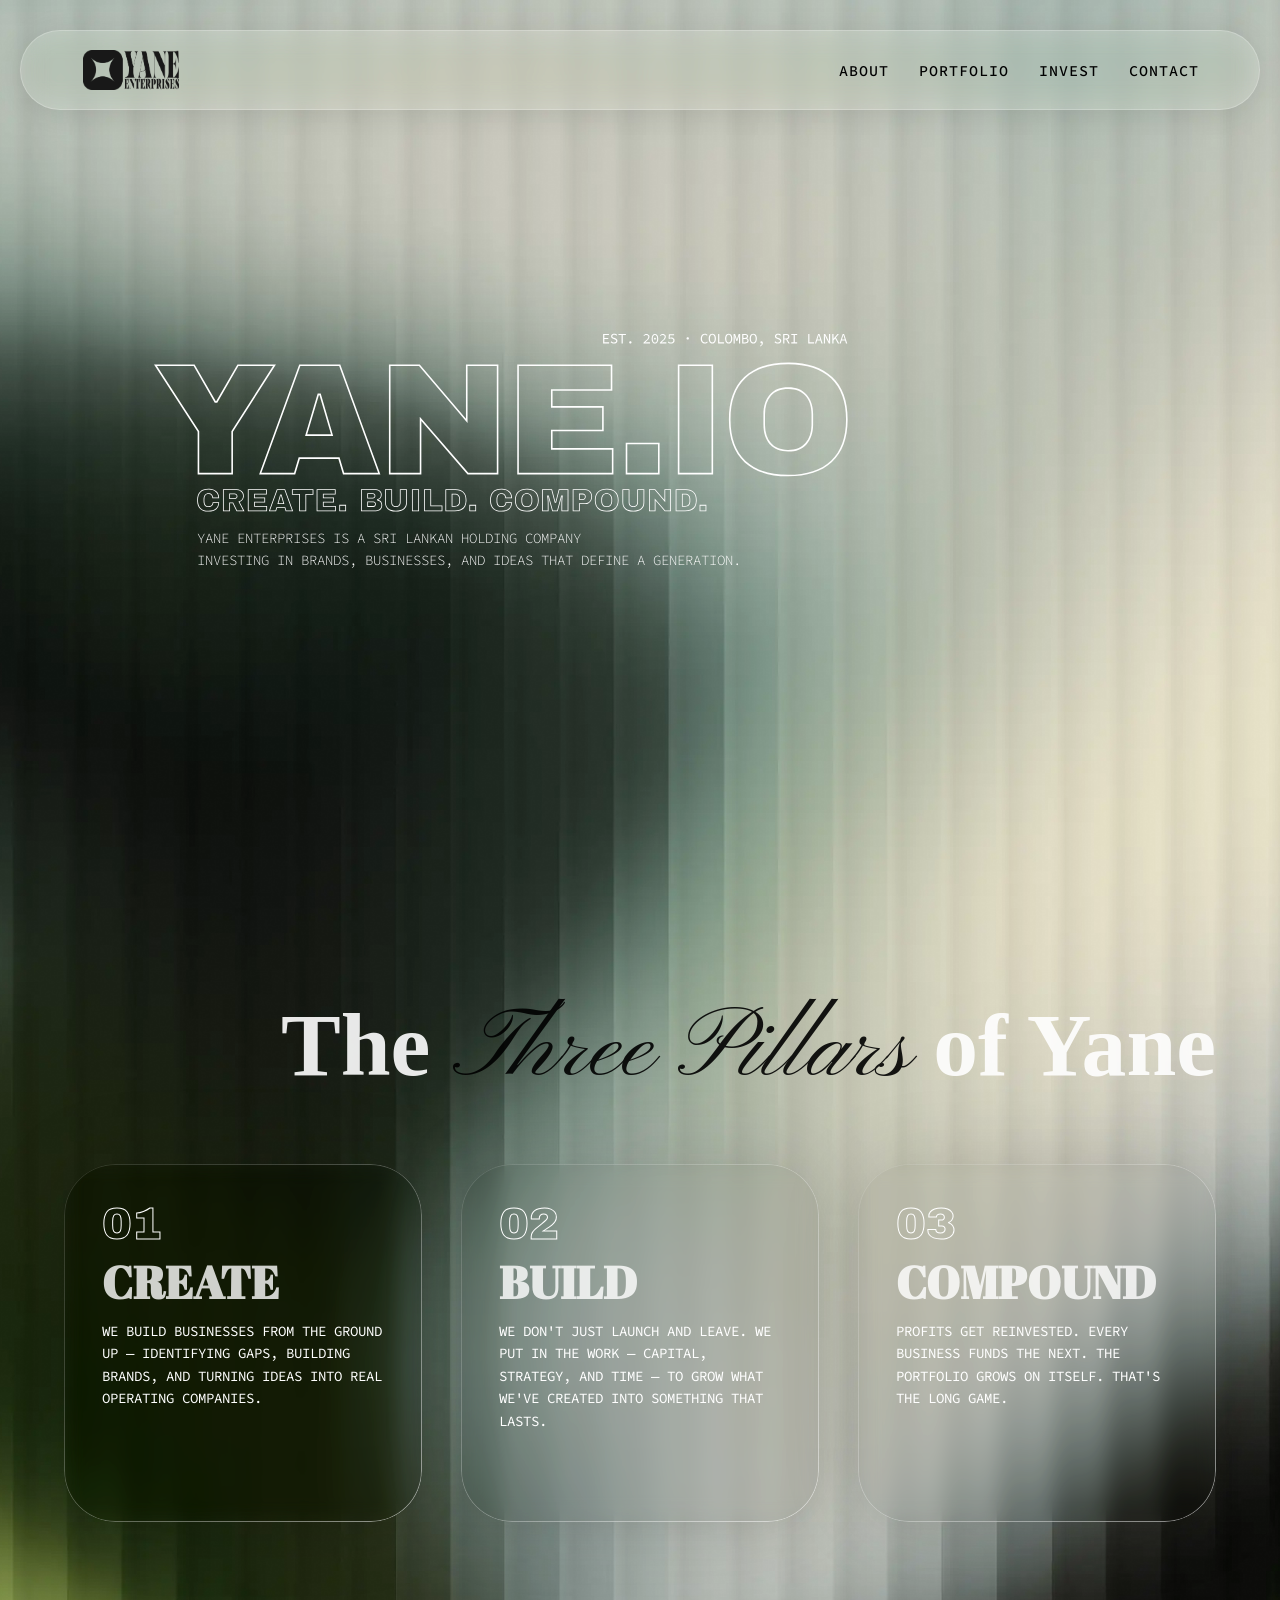
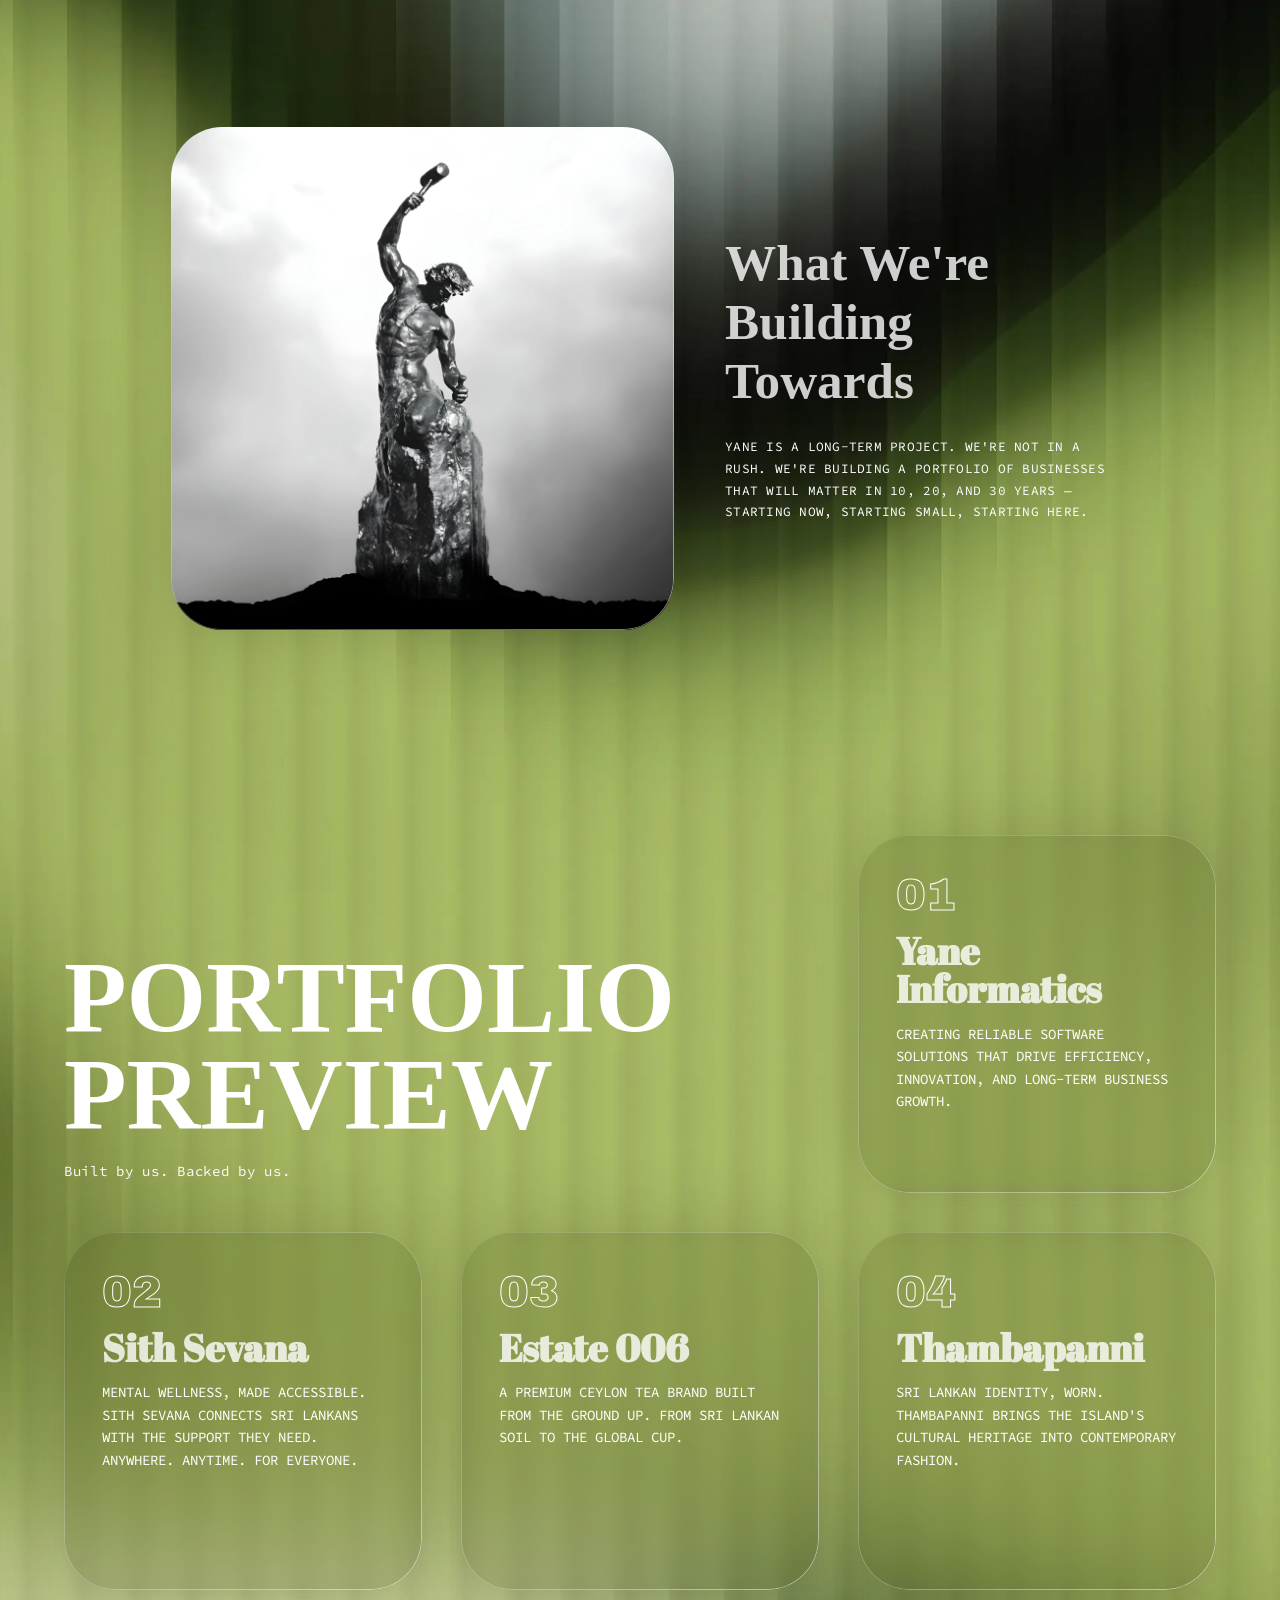
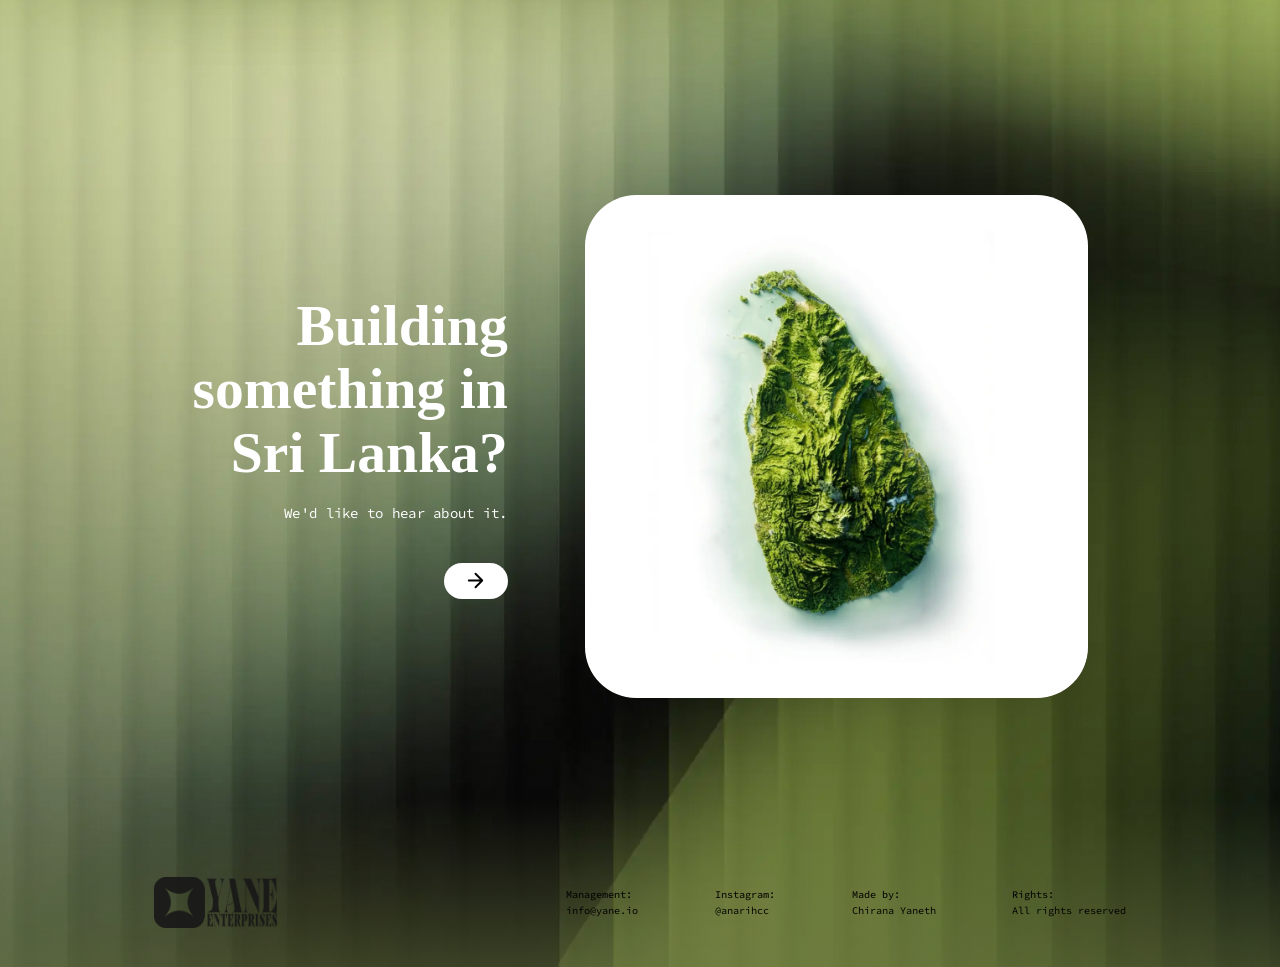
==== index.html @ a3cf365d "added portfolio assets" ====
<!DOCTYPE html>
<html>
<head>
    <title>Yane.io</title>
    <meta name="viewport" content="width=device-width, initial-scale=1, viewport-fit=cover">
    <meta name="theme-color" content="#1a1c13">
    <link rel="preconnect" href="https://fonts.googleapis.com">
    <link rel="preconnect" href="https://fonts.gstatic.com" crossorigin>
    <link href="https://fonts.googleapis.com/css2?family=Source+Code+Pro:wght@100;200;300;400;500;600&family=Archivo+Black&family=Pinyon+Script&family=Abril+Fatface&display=swap" rel="stylesheet">
    <link href="https://fonts.cdnfonts.com/css/arsenica-trial" rel="stylesheet">
    <link rel="stylesheet" href="styles/general.css">
    <link rel="stylesheet" href="styles/header.css">
    <link rel="stylesheet" href="styles/hero.css">
    <link rel="stylesheet" href="styles/how-it-works.css">
    <link rel="stylesheet" href="styles/vision.css">
    <link rel="stylesheet" href="styles/portfolio.css">
    <link rel="stylesheet" href="styles/cta.css">
    <link rel="stylesheet" href="styles/footer.css">
    <link rel="icon" type="image/png" href="assets/base-logo-2.png">
    <link rel="apple-touch-icon" href="assets/base-log-2.png">
    <link rel="stylesheet" href="styles/loader.css">
</head>

<body class="loading">
    <div id="loader" class="loader-overlay">
        <img src="assets/Yane_Vertical.png" class="loader-logo-static" alt="Yane Enterprises">
    </div>

    <header class="header" id="main-header">
        <div class="logo-container">
            <a href="/" style="display: flex; align-items: center; text-decoration: none;">
                <img class="logo logo-hrz" src="assets/Hrz.png">
                <img class="logo logo-base" src="assets/base-logo.png">
            </a>
        </div>
        <nav class="nav">
            <a href="/about" style="color: inherit; text-decoration: none;">ABOUT</a>
            <a href="#portfolio" style="color: inherit; text-decoration: none;">PORTFOLIO</a>
            <a href="#invest" style="color: inherit; text-decoration: none;">INVEST</a>
            <a href="#contact" style="color: inherit; text-decoration: none;">CONTACT</a>
        </nav>
    </header>

    <section class="hero">
        <div class="hero-content">
            <img src="assets/hero-yane.svg" class="hero-svg" alt="YANE.io">
            <p class="hero-text">
                Yane Enterprises is a Sri Lankan holding company<br>
                investing in brands, businesses, and ideas that define a generation.
            </p>
        </div>
    </section>

    <section class="how-it-works" id="invest">
        <div class="how-content-wrapper">
            <h2 class="how-subtitle">
                <span class="line-1">The</span>
                <span class="line-2 script">Three Pillars</span>
                <span class="line-3">of Yane</span>
            </h2>
        </div>
        <div class="pillars-grid">
            <div class="pillar-card">
                <span class="pillar-number">01</span>
                <h3 class="pillar-heading">CREATE</h3>
                <p class="pillar-text">WE BUILD BUSINESSES FROM THE GROUND UP — IDENTIFYING GAPS, BUILDING BRANDS, AND TURNING IDEAS INTO REAL OPERATING COMPANIES.</p>
            </div>
            <div class="pillar-card">
                <span class="pillar-number">02</span>
                <h3 class="pillar-heading">BUILD</h3>
                <p class="pillar-text">WE DON'T JUST LAUNCH AND LEAVE. WE PUT IN THE WORK — CAPITAL, STRATEGY, AND TIME — TO GROW WHAT WE'VE CREATED INTO SOMETHING THAT LASTS.</p>
            </div>
            <div class="pillar-card">
                <span class="pillar-number">03</span>
                <h3 class="pillar-heading">COMPOUND</h3>
                <p class="pillar-text">PROFITS GET REINVESTED. EVERY BUSINESS FUNDS THE NEXT. THE PORTFOLIO GROWS ON ITSELF. THAT'S THE LONG GAME.</p>
            </div>
        </div>
    </section>

    <section class="vision-section">
        <div class="vision-glass">
            <img src="assets/statue.webp" class="vision-statue" alt="A statue building itself">
        </div>
        <div class="vision-text-wrapper">
            <h2 class="vision-title">What We're<br>Building Towards</h2>
            <p class="vision-body">Yane is a long-term project. We're not in a rush. We're building a portfolio of businesses that will matter in 10, 20, and 30 years — starting now, starting small, starting here.</p>
        </div>
    </section>

    <section class="portfolio-section" id="portfolio">
        <div class="portfolio-grid">
            <div class="portfolio-header-block">
                <h2 class="portfolio-title">PORTFOLIO<br>PREVIEW</h2>
                <p class="portfolio-subtitle">Built by us. Backed by us.</p>
            </div>
            
            <div class="portfolio-card">
                <span class="port-number">01</span>
                <h3 class="port-heading">Yane Informatics</h3>
                <p class="port-text">CREATING RELIABLE SOFTWARE SOLUTIONS THAT DRIVE EFFICIENCY, INNOVATION, AND LONG-TERM BUSINESS GROWTH.</p>
            </div>

            <div class="portfolio-card">
                <span class="port-number">02</span>
                <h3 class="port-heading">Sith Sevana</h3>
                <p class="port-text">MENTAL WELLNESS, MADE ACCESSIBLE. SITH SEVANA CONNECTS SRI LANKANS WITH THE SUPPORT THEY NEED. ANYWHERE. ANYTIME. FOR EVERYONE.</p>
            </div>

            <div class="portfolio-card">
                <span class="port-number">03</span>
                <h3 class="port-heading">Estate 006</h3>
                <p class="port-text">A PREMIUM CEYLON TEA BRAND BUILT FROM THE GROUND UP. FROM SRI LANKAN SOIL TO THE GLOBAL CUP.</p>
            </div>

            <div class="portfolio-card">
                <span class="port-number">04</span>
                <h3 class="port-heading">Thambapanni</h3>
                <p class="port-text">SRI LANKAN IDENTITY, WORN. THAMBAPANNI BRINGS THE ISLAND'S CULTURAL HERITAGE INTO CONTEMPORARY FASHION.</p>
            
            </div>
        </div>
    </section>

    <section class="cta-section" id="contact">
        <div class="cta-text-wrapper">
            <h2 class="cta-title">Building<br>something in<br>Sri Lanka?</h2>
            <p class="cta-body">We'd like to hear about it.</p>
            <button class="cta-button" onclick="window.location.href='mailto:info@yane.io'">
                <svg class="cta-arrow" viewBox="0 0 24 24" fill="none" xmlns="http://www.w3.org/2000/svg">
                    <path d="M5 12H19M19 12L12 5M19 12L12 19" stroke="black" stroke-width="2" stroke-linecap="round" stroke-linejoin="round"/>
                </svg>
            </button>
        </div>
        <div class="cta-glass">
            <img src="assets/srilanka_2.webp" class="cta-image" alt="Sri Lanka satellite view">
        </div>
    </section>

    <footer class="footer">
        <img src="assets/Hrz.png" class="footer-logo" alt="Yane Logo">
        
        <div class="footer-info-grid">
            <div class="footer-column">
                <span class="footer-label">Management:</span>
                <a href="mailto:info@yane.io" class="footer-value">info@yane.io</a>
            </div>
            <div class="footer-column">
                <span class="footer-label">Instagram:</span>
                <a href="https://instagram.com/anarihcc" target="_blank" class="footer-value">@anarihcc</a>
            </div>
            <div class="footer-column">
                <span class="footer-label">Made by:</span>
                <span class="footer-value">Chirana Yaneth</span>
            </div>
            <div class="footer-column">
                <span class="footer-label">Rights:</span>
                <span class="footer-value">All rights reserved</span>
            </div>
        </div>
    </footer>

    <script>
        // Handle Loader Removal
        window.addEventListener('load', () => {
            const loader = document.getElementById('loader');
            setTimeout(() => {
                loader.classList.add('hidden');
                document.body.classList.remove('loading');
            }, 800); // Small delay for smooth feel
        });

        const header = document.getElementById('main-header');
        const logoContainer = document.querySelector('.logo-container');

        // Allow user to click logo to expand header on mobile
        logoContainer.addEventListener('click', (e) => {
            if (window.innerWidth <= 768 && header.classList.contains('scrolled')) {
                if (!header.classList.contains('expanded')) {
                    e.preventDefault();
                    header.classList.add('expanded');
                }
            }
        });
        let lastScrollY = window.scrollY;
        window.addEventListener('scroll', () => {
            const currentScrollY = window.scrollY;
            if (currentScrollY > 50) {
                header.classList.add('scrolled');
                // If user scrolls further after expanding, collapse it again
                if (header.classList.contains('expanded') && Math.abs(currentScrollY - lastScrollY) > 30) {
                    header.classList.remove('expanded');
                }
            } else {
                header.classList.remove('scrolled');
                header.classList.remove('expanded');
            }
            lastScrollY = currentScrollY;
        });
    </script>







</body>
</html>
---- styles/general.css ----
html, body {
    margin: 0;
    min-height: 100vh;
    overscroll-behavior: none;
    background-color: #1a1c13; /* Fallback for smooth overscroll transitions */
    background-image: url("../assets/bg.webp");
    background-size: cover;
    background-position: center top;
    background-repeat: no-repeat;
}

body {
    padding-bottom: 0;
}
---- styles/header.css ----
.header{
    display: flex;
    justify-content: space-between;
    gap: 40px; /* Enforces a minimum gap */
    height: 80px;
    align-items: center;
    background: rgba(255, 255, 255, 0.05); /* More see-through */
    backdrop-filter: blur(12px) saturate(140%);
    -webkit-backdrop-filter: blur(12px) saturate(140%);
    border: 1px solid rgba(255, 255, 255, 0.3); /* Stronger liquid border */
    /* The inset shadow simulates light bending / warping thickness at the glass edge */
    box-shadow: inset 0px 0px 25px 5px rgba(255, 255, 255, 0.15), 0 4px 30px rgba(0, 0, 0, 0.1);
    position: fixed;
    top: 30px;
    right: 20px;
    width: calc(100% - 40px);
    box-sizing: border-box;
    z-index: 1000;
    padding-left: 60px;
    padding-right: 60px;
    border-radius: 50px;
    transition: all 0.7s cubic-bezier(0.25, 1, 0.5, 1);
}

.header.scrolled {
    right: 30px;
    top: 20px;
    height: 50px;
    width: 450px;
    padding-left: 20px;
    padding-right: 20px;
    gap: 20px;
}

/* Logos container relative for absolute positioning of logos on top of each other */
.logo-container {
    height: 40px;
    position: relative;
    display: flex;
    align-items: center;
    width: 100px;
    transition: width 0.5s cubic-bezier(0.25, 1, 0.5, 1);
}

.header.scrolled .logo-container {
    width: 25px; /* Shrunk width for base logo */
    height: 25px;
}

.logo {
    position: absolute;
    transition: all 0.5s cubic-bezier(0.25, 1, 0.5, 1);
    object-fit: contain;
    left: 0;
}

.logo-hrz {
    width: 100px;
    height: 40px;
    opacity: 1;
    transform: scale(1);
}

.header.scrolled .logo-hrz {
    opacity: 0;
    transform: scale(0.5); /* Shrink while fading to make it look smooth */
}

.logo-base {
    width: 25px;
    height: 25px;
    opacity: 0;
    transform: scale(0.5);
}

.header.scrolled .logo-base {
    opacity: 1;
    transform: scale(1);
}

.nav {
    display: flex;
    gap: 30px;
    font-family: 'Source Code Pro', monospace;
    font-weight: 500;
    font-size: 15px;
    letter-spacing: 1px;
    color: #000000;
    white-space: nowrap; /* Prevents text from breaking into multiple lines */
    transition: all 0.5s cubic-bezier(0.25, 1, 0.5, 1);
}

.header.scrolled .nav {
    gap: 15px;
    font-size: 11px; /* Slightly shrink the text size */
}

.nav div {
    cursor: pointer;
    transition: opacity 0.3s ease, transform 0.3s ease;
}

.nav div:hover {
    opacity: 0.7;
    transform: translateY(-1px);
}

@media (max-width: 768px) {
    .header {
        padding-left: 20px;
        padding-right: 20px;
        gap: 15px;
        height: 60px;
    }
    .header.scrolled:not(.expanded) {
        width: 50px; /* Compress into perfect circle on mobile */
        right: 20px;
        padding: 0;
        justify-content: center;
        align-items: center;
        gap: 0;
        height: 50px;
        cursor: pointer;
    }
    .header.scrolled:not(.expanded) .logo-container {
        width: 25px;
        height: 25px;
        display: flex;
        justify-content: center;
        align-items: center;
    }
    .header.scrolled.expanded {
        width: calc(100% - 40px); /* Re-expands to full mobile width */
        right: 20px;
        padding-left: 15px;
        padding-right: 15px;
        height: 50px;
    }
    .nav {
        gap: 12px;
        font-size: 11px;
        overflow-x: auto;
        scrollbar-width: none; 
        -ms-overflow-style: none;
    }
    .nav::-webkit-scrollbar {
        display: none; 
    }
    
    /* Liquid glass hiding effect for nav out of expanded state */
    .header.scrolled:not(.expanded) .nav {
        max-width: 0;
        opacity: 0;
        overflow: hidden;
        gap: 0; /* Ensures it squishes entirely without resisting */
        pointer-events: none;
    }
    
    /* Smoothly bring it back */
    .header.scrolled.expanded .nav {
        max-width: 300px;
        opacity: 1;
        overflow: visible;
        pointer-events: auto;
    }

    .logo-container {
        width: 60px; 
    }
    .logo-hrz {
        width: 60px;
        height: 24px;
    }
}
---- styles/hero.css ----
.hero {
    height: 100vh;
    display: flex;
    align-items: center;
    padding-left: 12vw; /* Left margin */
    padding-right: 12vw; /* Ensures it never touches the right edge */
    width: 100%;
    box-sizing: border-box;
}

.hero-content {
    display: flex;
    flex-direction: column;
    align-items: flex-start;
    width: 700px; /* Sets max-width container matching intended SVG size */
    max-width: 100%; 
}

.hero-svg {
    width: 100%; /* Fills parent container exactly to lock aspect ratio percentages */
    max-width: 100%; 
}

.hero-text {
    font-family: 'Source Code Pro', monospace;
    font-size: 14px; 
    font-weight: 300;
    color: #ffffff; 
    /* 54px / 876px = 6.1643% */
    margin: 15px 0 0 6.1643%; 
    line-height: 1.6;
    text-transform: uppercase;
}

/* ---- Mobile Refinements ---- */
@media (max-width: 768px) {
    .hero-content {
        padding: 40px 0; /* Ensures room for shadows to bleed without clipping */
    }

    .hero-svg {
        -webkit-filter: drop-shadow(0 0 20px rgba(0, 0, 0, 0.9)) drop-shadow(0 0 30px rgba(0, 0, 0, 0.9));
        filter: drop-shadow(0 0 20px rgba(0, 0, 0, 0.9)) drop-shadow(0 0 30px rgba(0, 0, 0, 0.9));
        -webkit-transform: translateZ(0); /* Force GPU layering in Safari */
        transform: translateZ(0);
    }

    .hero-text {
        text-shadow: 0 0 20px rgba(0, 0, 0, 0.9), 0 0 60px rgba(0, 0, 0, 0.5);
        -webkit-transform: translateZ(0);
        transform: translateZ(0);
    }
}
---- styles/how-it-works.css ----
.how-it-works {
    display: flex;
    flex-direction: column;
    align-items: center; /* Centers both header block and card grid */
    padding: 8vw 12vw;
    box-sizing: border-box;
    width: 100%;
}

.how-content-wrapper {
    display: flex;
    flex-direction: column;
    align-items: flex-end;
    width: calc(28vw * 3 + 3vw * 2); /* Matches total grid width: 3 cards + 2 gaps = 90vw */
}

.how-title {
    margin: 0;
    line-height: 1;
    display: flex;
    justify-content: flex-end;
}

.how-title-svg {
    height: 3.2vw; /* Exactly the same as the previous font-size */
    width: auto;
    display: block;
    margin: 0 0 1vw  0;
}

.how-subtitle {
    font-family: 'Arsenica Trial', serif;
    font-weight: 700;
    font-size: 7vw;
    color: #ffffff;
    margin: -1vw 0 0 0;
    text-align: right;
    white-space: nowrap;
    opacity: 0.9;
}

.how-subtitle span {
    display: inline;
}

.how-subtitle .script {
    font-family: 'Pinyon Script', cursive;
    font-size: 1.1em; 
    color: #000000;
    font-weight: 500;
}

/* ---- Glass Cards Grid ---- */
.pillars-grid {
    display: flex;
    gap: 3vw;
    margin-top: 4vw;
    width: 100%;
    justify-content: center;
}

.pillar-card {
    width: 28vw;
    height: 28vw;
    flex-shrink: 0;
    border-radius: 4vw;
    padding: 3vw;
    box-sizing: border-box;
    display: flex;
    flex-direction: column;
    align-items: flex-start;
    overflow: hidden; /* Added to ensure content doesn't force expansion */

    /* Nearly fully transparent glass — background visible but softly blurred */
    background: rgba(0, 0, 0, 0.1);
    backdrop-filter: blur(10px) saturate(100%) contrast(110%);
    -webkit-backdrop-filter: blur(20px) saturate(100%) contrast(110%);

    /* Border handled by ::before for smooth gradient transition */
    border: none;
    position: relative;

    /* Subtle depth + soft surrounding shadow */
    box-shadow:
        0 0 80px rgba(0, 0, 0, 0.15),
        0 8px 32px 0 rgba(0, 0, 0, 0.03),
        inset 0 0 0 1px rgba(255, 255, 255, 0.05);

    transition: transform 0.6s cubic-bezier(0.16, 1, 0.3, 1),
                box-shadow 0.6s cubic-bezier(0.16, 1, 0.3, 1);
}

/* Smooth gradient border — transitions from dim (top-left) to bright (bottom-right) */
.pillar-card::before {
    content: '';
    position: absolute;
    inset: 0;
    border-radius: inherit;
    padding: 1px; /* This is the border thickness */
    background: linear-gradient(
        135deg,
        rgba(255, 255, 255, 0.08) 0%,
        rgba(255, 255, 255, 0.15) 30%,
        rgba(255, 255, 255, 0.35) 70%,
        rgba(255, 255, 255, 0.5) 100%
    );
    -webkit-mask: 
        linear-gradient(#fff 0 0) content-box, 
        linear-gradient(#fff 0 0);
    -webkit-mask-composite: xor;
    mask: 
        linear-gradient(#fff 0 0) content-box, 
        linear-gradient(#fff 0 0);
    mask-composite: exclude;
    pointer-events: none;
}

.pillar-card:hover {
    transform: translateY(-0.5vw);
    box-shadow:
        0 15px 45px 0 rgba(0, 0, 0, 0.05),
        inset 0 0 0 1px rgba(255, 255, 255, 0.1);
}

/* Card number */
.pillar-number {
    font-family: 'Archivo Black', sans-serif;
    font-size: 3.5vw;
    color: transparent;
    -webkit-text-stroke: 0.08vw #ffffff;
    line-height: 1;
    margin-bottom: 1vw;
}

/* Card heading */
.pillar-heading {
    font-family: 'Abril Fatface', serif;
    font-size: 3.5vw;
    color: #ffffff;
    margin: 0 0 1.2vw 0;
    line-height: 1;
    opacity: 0.8;
}

/* Card body text */
.pillar-text {
    font-family: 'Source Code Pro', monospace;
    font-size: clamp(9px, 1.1vw, 18px); /* Holds at 11px minimum as cards shrink */
    color: #ffffff;
    line-height: 1.6;
    margin: 0;
    text-transform: uppercase;
}

/* ---- Mobile: stack cards vertically ---- */
@media (max-width: 768px) {
    .how-content-wrapper {
        width: 80vw;
        margin: 0 auto;
        align-items: flex-end; /* Standard CSS for right-alignment in flex column */
    }

    .how-subtitle {
        display: flex;
        flex-direction: column;
        align-items: flex-end;
        width: 100%;
        white-space: normal;
        margin-bottom: 20px;
    }

    .how-subtitle span {
        display: block;
        width: 100%;
        text-align: right;
    }

    .how-subtitle .line-1, 
    .how-subtitle .line-3 {
        font-size: 10vw; /* Same size as "Build" */
    }

    .how-subtitle .line-2.script {
        font-size: 16vw; /* Spans exactly ~80vw */
        margin: -2vw 0;
        text-align: right;
    }
    .pillars-grid {
        flex-direction: column;
        align-items: center;
        gap: 20px;
        margin-top: 40px;
    }
    .pillar-card {
        width: 80vw;
        height: 80vw;
        border-radius: 60px;
        padding: 40px;
        min-height: 320px;
    }
    .pillar-number {
        font-size: 10vw;
        -webkit-text-stroke: 1px #ffffff;
        margin-bottom: 15px;
    }
    .pillar-heading {
        font-size: 10vw;
        margin-bottom: 20px;
    }
    .pillar-text {
        font-size: 3.5vw;
    }
}
---- styles/vision.css ----
.vision-section {
    display: flex;
    align-items: center;
    justify-content: center;
    gap: 4vw;
    padding: 8vw 12vw;
    box-sizing: border-box;
    width: 100%;
}

/* Glass image container — 505:360 ratio relative to pillar cards (28vw) = ~39.3vw */
.vision-glass {
    width: 39.3vw;
    height: 39.3vw;
    flex-shrink: 0;
    border-radius: 4vw;
    position: relative;
    overflow: hidden;

    /* Same glass surface as pillar cards */
    background: rgba(0, 0, 0, 0.1);
    backdrop-filter: blur(10px) saturate(100%) contrast(120%);
    -webkit-backdrop-filter: blur(20px) saturate(100%) contrast(120%);

    /* No border — handled by ::before gradient */
    border: none;

    /* Same shadow style as pillar cards */
    box-shadow:
        0 0 80px rgba(0, 0, 0, 0.15),
        0 8px 32px 0 rgba(0, 0, 0, 0.03),
        inset 0 0 0 1px rgba(255, 255, 255, 0.05);
}

/* Smooth gradient border matching pillar cards */
.vision-glass::before {
    content: '';
    position: absolute;
    inset: 0;
    border-radius: inherit;
    padding: 1px;
    background: linear-gradient(
        135deg,
        rgba(255, 255, 255, 0.08) 0%,
        rgba(255, 255, 255, 0.15) 30%,
        rgba(255, 255, 255, 0.35) 70%,
        rgba(255, 255, 255, 0.5) 100%
    );
    -webkit-mask: 
        linear-gradient(#fff 0 0) content-box, 
        linear-gradient(#fff 0 0);
    -webkit-mask-composite: xor;
    mask: 
        linear-gradient(#fff 0 0) content-box, 
        linear-gradient(#fff 0 0);
    mask-composite: exclude;
    pointer-events: none;
    z-index: 1;
}

.vision-statue {
    width: 100%;
    height: 100%;
    object-fit: cover;
    object-position: center;
    display: block;
}

/* Right-hand text block */
.vision-text-wrapper {
    display: flex;
    flex-direction: column;
    align-items: flex-start;
    max-width: 30vw;
}

.vision-title {
    font-family: 'Arsenica Trial', serif;
    font-weight: 700;
    font-size: 4vw;
    color: #ffffff;
    opacity: 0.8;
    line-height: 1.15;
    margin: 0;
    text-align: left;
}

.vision-body {
    font-family: 'Source Code Pro', monospace;
    font-size: clamp(11px, 1vw, 16px);
    color: #ffffff;
    line-height: 1.7;
    margin: 2vw 0 0 0;
    text-align: left;
    text-transform: uppercase;
    letter-spacing: 0.02em;
}

/* ---- Mobile: stack vertically ---- */
@media (max-width: 768px) {
    .vision-section {
        flex-direction: column;
        padding: 12vw 10vw;
        gap: 8vw;
    }
    .vision-glass {
        width: 80vw;
        height: 80vw;
        border-radius: 60px;
    }
    .vision-text-wrapper {
        max-width: 100%;
    }
    .vision-title {
        font-size: 8vw;
    }
    .vision-body {
        font-size: 3.5vw;
    }
}
---- styles/portfolio.css ----
.portfolio-section {
    padding: 8vw 12vw;
    box-sizing: border-box;
    width: 100%;
    display: flex;
    flex-direction: column;
    align-items: center;
}

.portfolio-grid {
    display: grid;
    grid-template-columns: repeat(3, 28vw);
    grid-template-rows: auto auto;
    gap: 3vw;
    width: calc(28vw * 3 + 3vw * 2); /* Matches How Yane Works grid width */
}

/* Row 1: Title block spans 2 columns, Card 01 takes column 3 */
.portfolio-header-block {
    grid-column: span 2;
    display: flex;
    flex-direction: column;
    justify-content: flex-end; /* Align title/subtitle to the bottom of row 1 */
    padding-bottom: 1vw;
}

.portfolio-title {
    font-family: 'Arsenica Trial', serif;
    font-weight: 700;
    font-size: 8vw;
    color: #ffffff;
    line-height: 0.95;
    margin: 0;
    text-align: left;
    text-transform: uppercase;
}

.portfolio-subtitle {
    font-family: 'Source Code Pro', monospace;
    font-size: clamp(11px, 1.1vw, 18px);
    color: #ffffff;
    margin: 1.5vw 0 0 0;
    text-transform: none; /* "Built by us. Backed by us." is not all caps in screenshot */
    letter-spacing: 0.05em;
}

/* Reuse glass card logic from how-it-works.css but with portfolio content */
/* Note: Using same class names where possible or mirroring the styles */

.portfolio-card {
    width: 28vw;
    height: 28vw; /* Matches vision section height for consistency */
    border-radius: 4vw;
    padding: 3vw;
    box-sizing: border-box;
    display: flex;
    flex-direction: column;
    align-items: flex-start;
    position: relative;
    border: none;
    overflow: hidden;
    
    background: rgba(0, 0, 0, 0.15);
    backdrop-filter: blur(10px) saturate(100%) contrast(110%);
    -webkit-backdrop-filter: blur(20px) saturate(100%) contrast(110%);

    box-shadow:
        0 0 80px rgba(0, 0, 0, 0.15),
        0 8px 32px 0 rgba(0, 0, 0, 0.03),
        inset 0 0 0 1px rgba(255, 255, 255, 0.05);
        
    transition: transform 0.6s cubic-bezier(0.16, 1, 0.3, 1),
                box-shadow 0.6s cubic-bezier(0.16, 1, 0.3, 1);
}



.portfolio-card::before {
    content: '';
    position: absolute;
    inset: 0;
    border-radius: inherit;
    padding: 1px;
    background: linear-gradient(
        135deg,
        rgba(255, 255, 255, 0.08) 0%,
        rgba(255, 255, 255, 0.15) 30%,
        rgba(255, 255, 255, 0.35) 70%,
        rgba(255, 255, 255, 0.5) 100%
    );
    -webkit-mask: 
        linear-gradient(#fff 0 0) content-box, 
        linear-gradient(#fff 0 0);
    -webkit-mask-composite: xor;
    mask: 
        linear-gradient(#fff 0 0) content-box, 
        linear-gradient(#fff 0 0);
    mask-composite: exclude;
    pointer-events: none;
}

.portfolio-card:hover {
    transform: translateY(-0.5vw);
    box-shadow:
        0 15px 45px 0 rgba(0, 0, 0, 0.05),
        inset 0 0 0 1px rgba(255, 255, 255, 0.1);
}

.port-number {
    font-family: 'Archivo Black', sans-serif;
    font-size: 3.5vw;
    color: transparent;
    -webkit-text-stroke: 0.08vw #ffffff;
    line-height: 1;
    margin-bottom: 1vw;
}

.port-heading {
    font-family: 'Abril Fatface', serif;
    font-size: 3vw;
    color: #ffffff;
    margin: 0 0 1.2vw 0;
    line-height: 1;
    opacity: 0.8;
}

.port-text {
    font-family: 'Source Code Pro', monospace;
    font-size: clamp(9px, 1.1vw, 18px);
    color: #ffffff;
    line-height: 1.6;
    margin: 0;
    text-transform: uppercase;
}

/* ---- Mobile: stack cards vertically ---- */
@media (max-width: 768px) {
    .portfolio-grid {
        display: flex;
        flex-direction: column;
        align-items: center;
        width: 100%;
        gap: 20px;
    }
    .portfolio-header-block {
        width: 80vw;
        padding-bottom: 20px;
    }
    .portfolio-title {
        font-size: 8vw;
    }
    .portfolio-card {
        width: 80vw;
        height: 80vw;
        border-radius: 60px;
        padding: 40px;
    }
    .port-number {
        font-size: 10vw;
        -webkit-text-stroke: 1px #ffffff;
        margin-bottom: 15px;
    }
    .port-heading {
        font-size: 10vw;
        margin-bottom: 20px;
    }
    .port-text {
        font-size: 3.5vw;
    }
}
---- styles/cta.css ----
.cta-section {
    display: flex;
    align-items: center;
    justify-content: center;
    gap: 6vw; /* Slightly larger gap to balance the text weight */
    padding: 8vw 12vw;
    box-sizing: border-box;
    width: 100%;
}

/* Glass image container — Right side */
.cta-glass {
    width: 39.3vw;
    height: 39.3vw;
    flex-shrink: 0;
    border-radius: 4vw;
    position: relative;
    overflow: hidden;

    background: rgba(0, 0, 0, 0.1);
    backdrop-filter: blur(10px) saturate(100%) contrast(120%);
    -webkit-backdrop-filter: blur(20px) saturate(100%) contrast(120%);

    border: none;
    box-shadow:
        0 0 80px rgba(0, 0, 0, 0.15),
        0 8px 32px 0 rgba(0, 0, 0, 0.03),
        inset 0 0 0 1px rgba(255, 255, 255, 0.05);
}

.cta-glass::before {
    content: '';
    position: absolute;
    inset: 0;
    border-radius: inherit;
    padding: 1px;
    background: linear-gradient(
        135deg,
        rgba(255, 255, 255, 0.08) 0%,
        rgba(255, 255, 255, 0.15) 30%,
        rgba(255, 255, 255, 0.35) 70%,
        rgba(255, 255, 255, 0.5) 100%
    );
    -webkit-mask: 
        linear-gradient(#fff 0 0) content-box, 
        linear-gradient(#fff 0 0);
    -webkit-mask-composite: xor;
    mask: 
        linear-gradient(#fff 0 0) content-box, 
        linear-gradient(#fff 0 0);
    mask-composite: exclude;
    pointer-events: none;
    z-index: 1;
}

.cta-image {
    width: 100%;
    height: 100%;
    object-fit: cover;
    object-position: center;
    display: block;
}

/* Left-hand text block — Right aligned content */
.cta-text-wrapper {
    display: flex;
    flex-direction: column;
    align-items: flex-end; /* Align overall block and button to the right */
    max-width: 35vw;
}

.cta-title {
    font-family: 'Arsenica Trial', serif;
    font-weight: 700;
    font-size: 4.5vw;
    color: #ffffff;
    line-height: 1.1;
    margin: 0;
    text-align: right;
}

.cta-body {
    font-family: 'Source Code Pro', monospace;
    font-size: clamp(11px, 1.1vw, 18px);
    color: #ffffff;
    line-height: 1.5;
    margin: 1.5vw 0 2vw 0;
    text-align: right;
    letter-spacing: 0.02em;
}

/* Button styling — White pill with arrow */
.cta-button {
    display: flex;
    align-items: center;
    justify-content: center;
    background: #ffffff;
    width: 5vw;
    height: 2.8vw;
    border-radius: 100px;
    cursor: pointer;
    transition: transform 0.3s cubic-bezier(0.16, 1, 0.3, 1), opacity 0.3s ease;
    border: none;
    margin-top: 1vw;
}

.cta-button:hover {
    transform: scale(1.05);
    opacity: 0.9;
}

.cta-arrow {
    width: 1.8vw;
    height: auto;
}

/* ---- Mobile: stack vertically ---- */
@media (max-width: 768px) {
    .cta-section {
        flex-direction: column-reverse; /* Keep image at the bottom or top depending on preference, usually image follows text in mobile CTA */
        padding: 12vw 10vw;
        gap: 8vw;
    }
    .cta-glass {
        width: 80vw;
        height: 80vw;
        border-radius: 60px;
    }
    .cta-text-wrapper {
        max-width: 100%;
        align-items: center; /* Center on mobile */
    }
    .cta-title {
        font-size: 10vw;
        text-align: center;
    }
    .cta-body {
        font-size: 3.5vw;
        text-align: center;
        margin: 4vw 0 6vw 0;
    }
    .cta-button {
        width: 15vw;
        height: 8vw;
        margin-top: 0;
    }
    .cta-arrow {
        width: 6vw;
    }
}
---- styles/footer.css ----
.footer {
    width: 100%;
    padding: 6vw 12vw 3vw 12vw;
    box-sizing: border-box;
    display: flex;
    align-items: center;
    justify-content: space-between;
    gap: 4vw;
    background: linear-gradient(to top, rgba(110, 122, 66, 0.5) 0%, transparent 100%);
}

.footer-logo {
    height: 4vw;
    width: auto;
    opacity: 0.9;
}

.footer-info-grid {
    display: flex;
    gap: 6vw;
    flex-grow: 1;
    justify-content: flex-end;
}

.footer-column {
    display: flex;
    flex-direction: column;
    gap: 0.2vw;
}

.footer-label {
    font-family: 'Source Code Pro', monospace;
    font-size: clamp(10px, 0.8vw, 14px);
    font-weight: 500;
    color: #000000;
    opacity: 0.9;
}

.footer-value {
    font-family: 'Source Code Pro', monospace;
    font-size: clamp(10px, 0.8vw, 14px);
    color: #000000;
    text-decoration: none;
}

/* ---- Mobile: stack footer columns ---- */
@media (max-width: 768px) {
    .footer {
        flex-direction: column;
        align-items: flex-start;
        padding: 50vw 10vw 6vw 10vw; /* Increased padding to allow for a much smoother gradient transition */
        gap: 8vw;
        background: linear-gradient(to top, 
            rgba(110, 122, 66, 0.8) 0%, 
            rgba(110, 122, 66, 0.4) 40%, 
            rgba(110, 122, 66, 0.1) 70%, 
            transparent 100%
        );

    }
    .footer-logo {
        height: 10vw;
    }
    .footer-info-grid {
        display: grid;
        grid-template-columns: 1fr 1fr;
        gap: 6vw 4vw;
        width: 100%;
    }
    .footer-label, .footer-value {
        font-size: 3.5vw;
    }
    
}
---- styles/loader.css ----
.loader-overlay {
    position: fixed;
    top: 0;
    left: 0;
    width: 100%;
    height: 100%;
    background: #ffffff;
    z-index: 99999;
    display: flex;
    justify-content: center;
    align-items: center;
    transition: opacity 0.8s cubic-bezier(0.16, 1, 0.3, 1), 
                visibility 0.8s cubic-bezier(0.16, 1, 0.3, 1);
}

.loader-overlay.hidden {
    opacity: 0;
    visibility: hidden;
    pointer-events: none;
}

.loader-logo-static {
    width: 180px;
    height: auto;
    opacity: 0.9;
}

/* Ensure no scroll during loading */
body.loading {
    overflow: hidden;
}

/* ---- Mobile Adjustments ---- */
@media (max-width: 768px) {
    .loader-logo-static {
        width: 140px;
    }
}
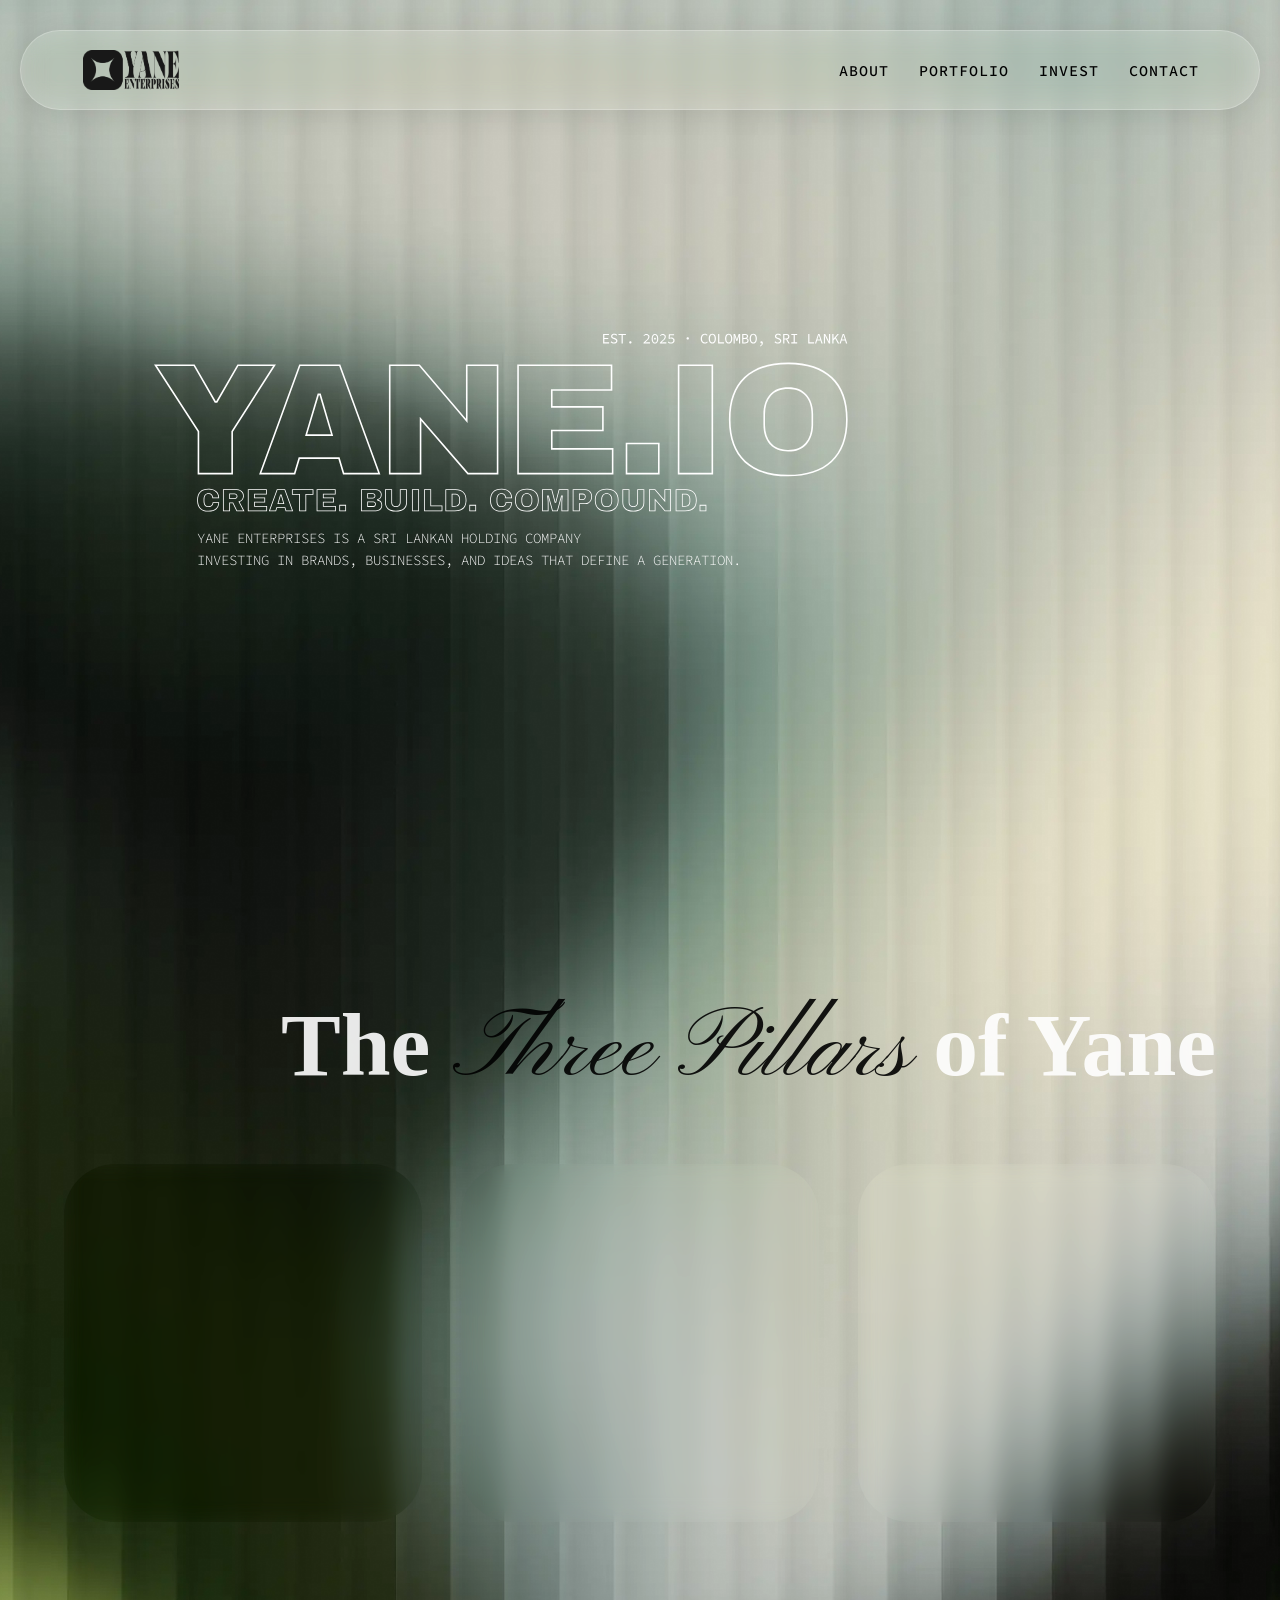
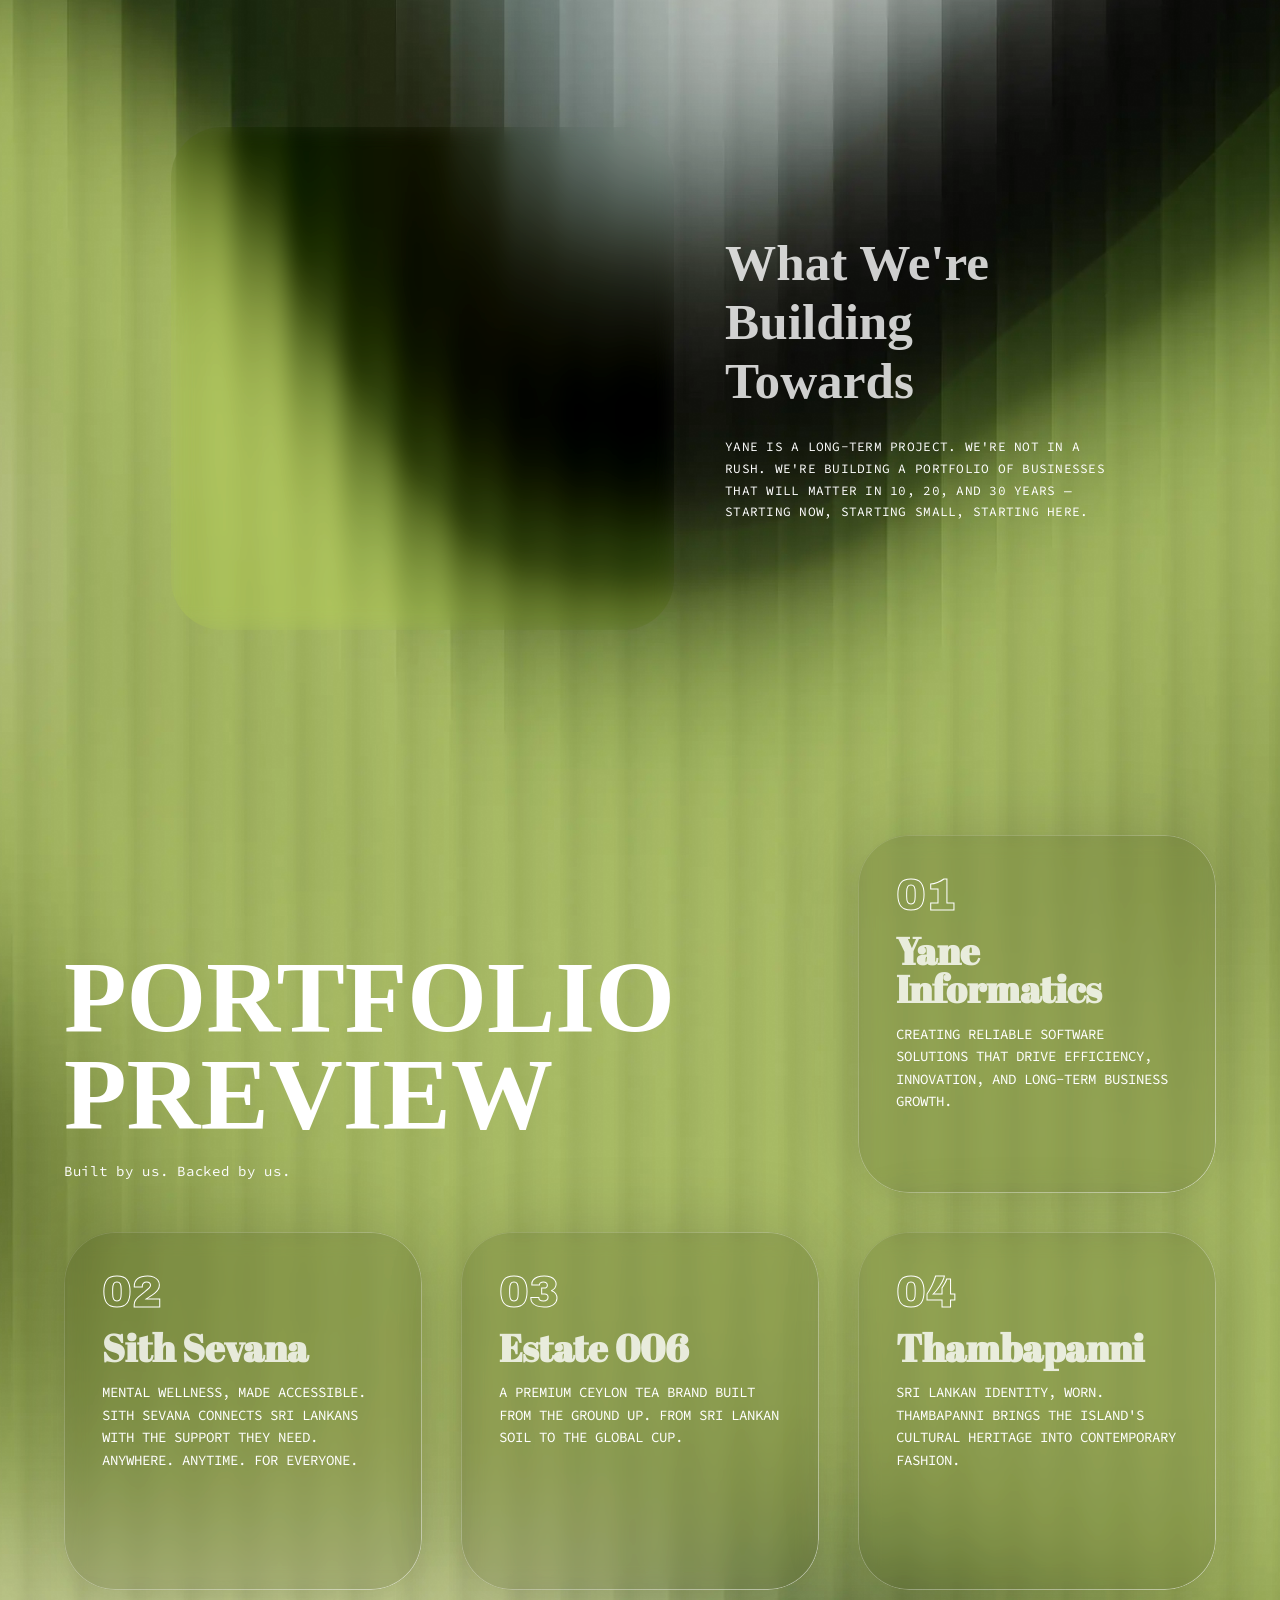
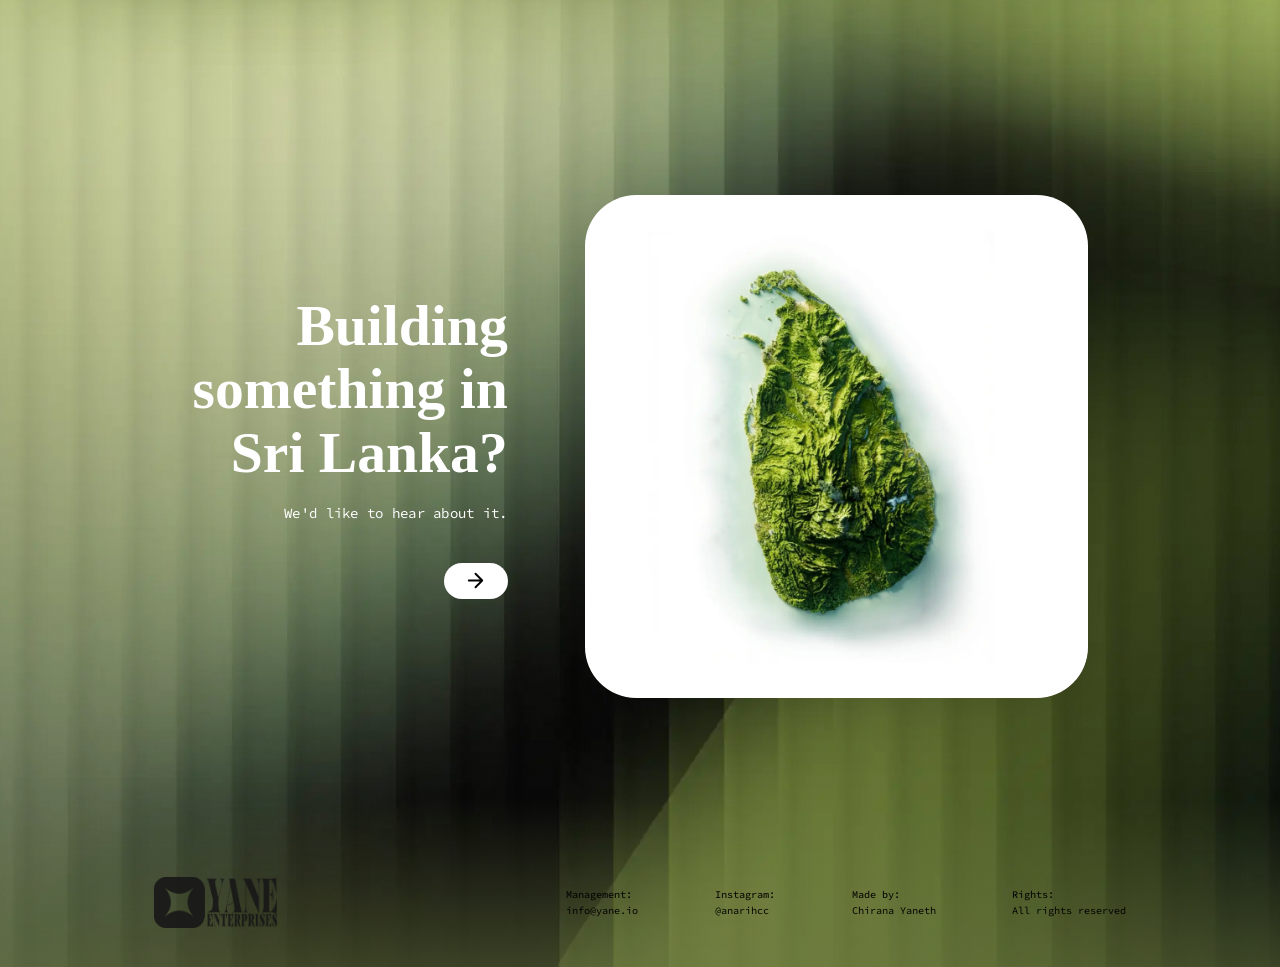
==== commit ca73ad30: "linked company websites" ====
--- a/index.html
+++ b/index.html
@@ -35,7 +35,7 @@
         </div>
         <nav class="nav">
             <a href="/about" style="color: inherit; text-decoration: none;">ABOUT</a>
-            <a href="#portfolio" style="color: inherit; text-decoration: none;">PORTFOLIO</a>
+            <a href="/portfolio" style="color: inherit; text-decoration: none;">PORTFOLIO</a>
             <a href="#invest" style="color: inherit; text-decoration: none;">INVEST</a>
             <a href="#contact" style="color: inherit; text-decoration: none;">CONTACT</a>
         </nav>
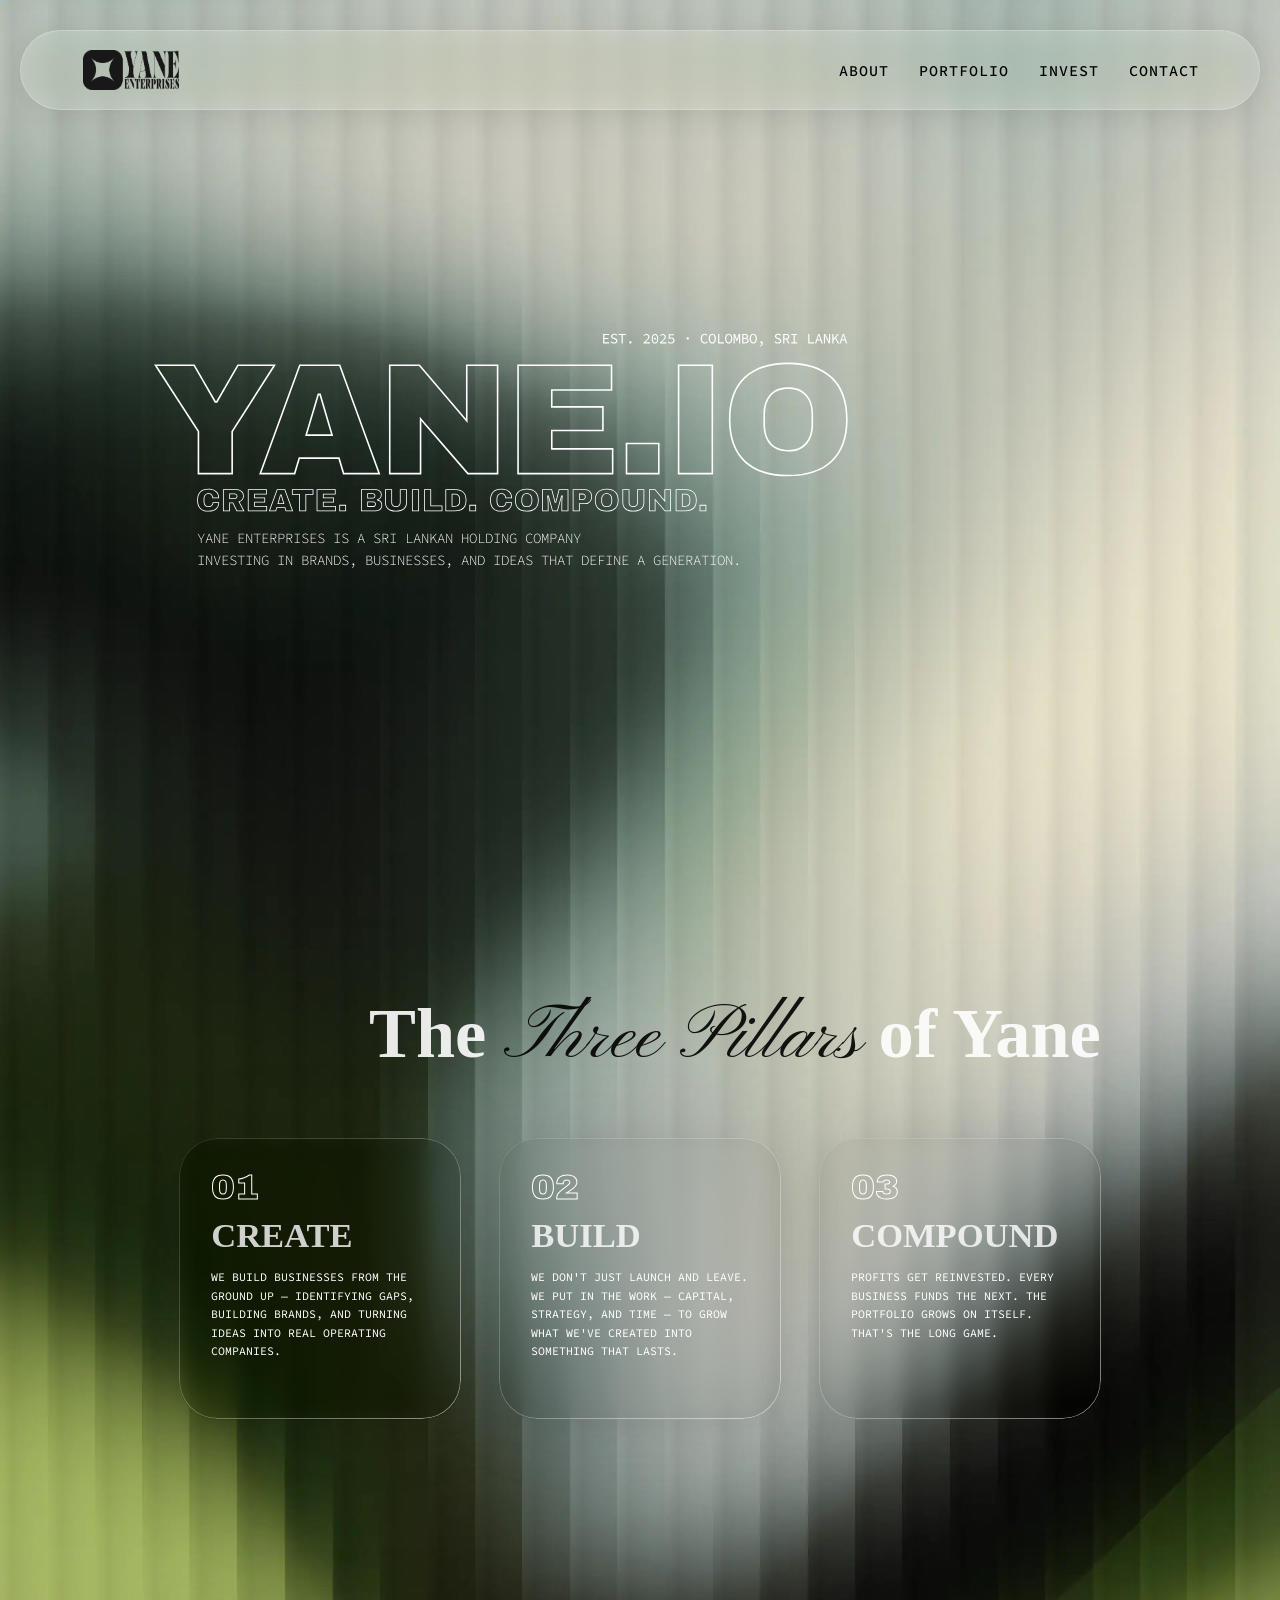
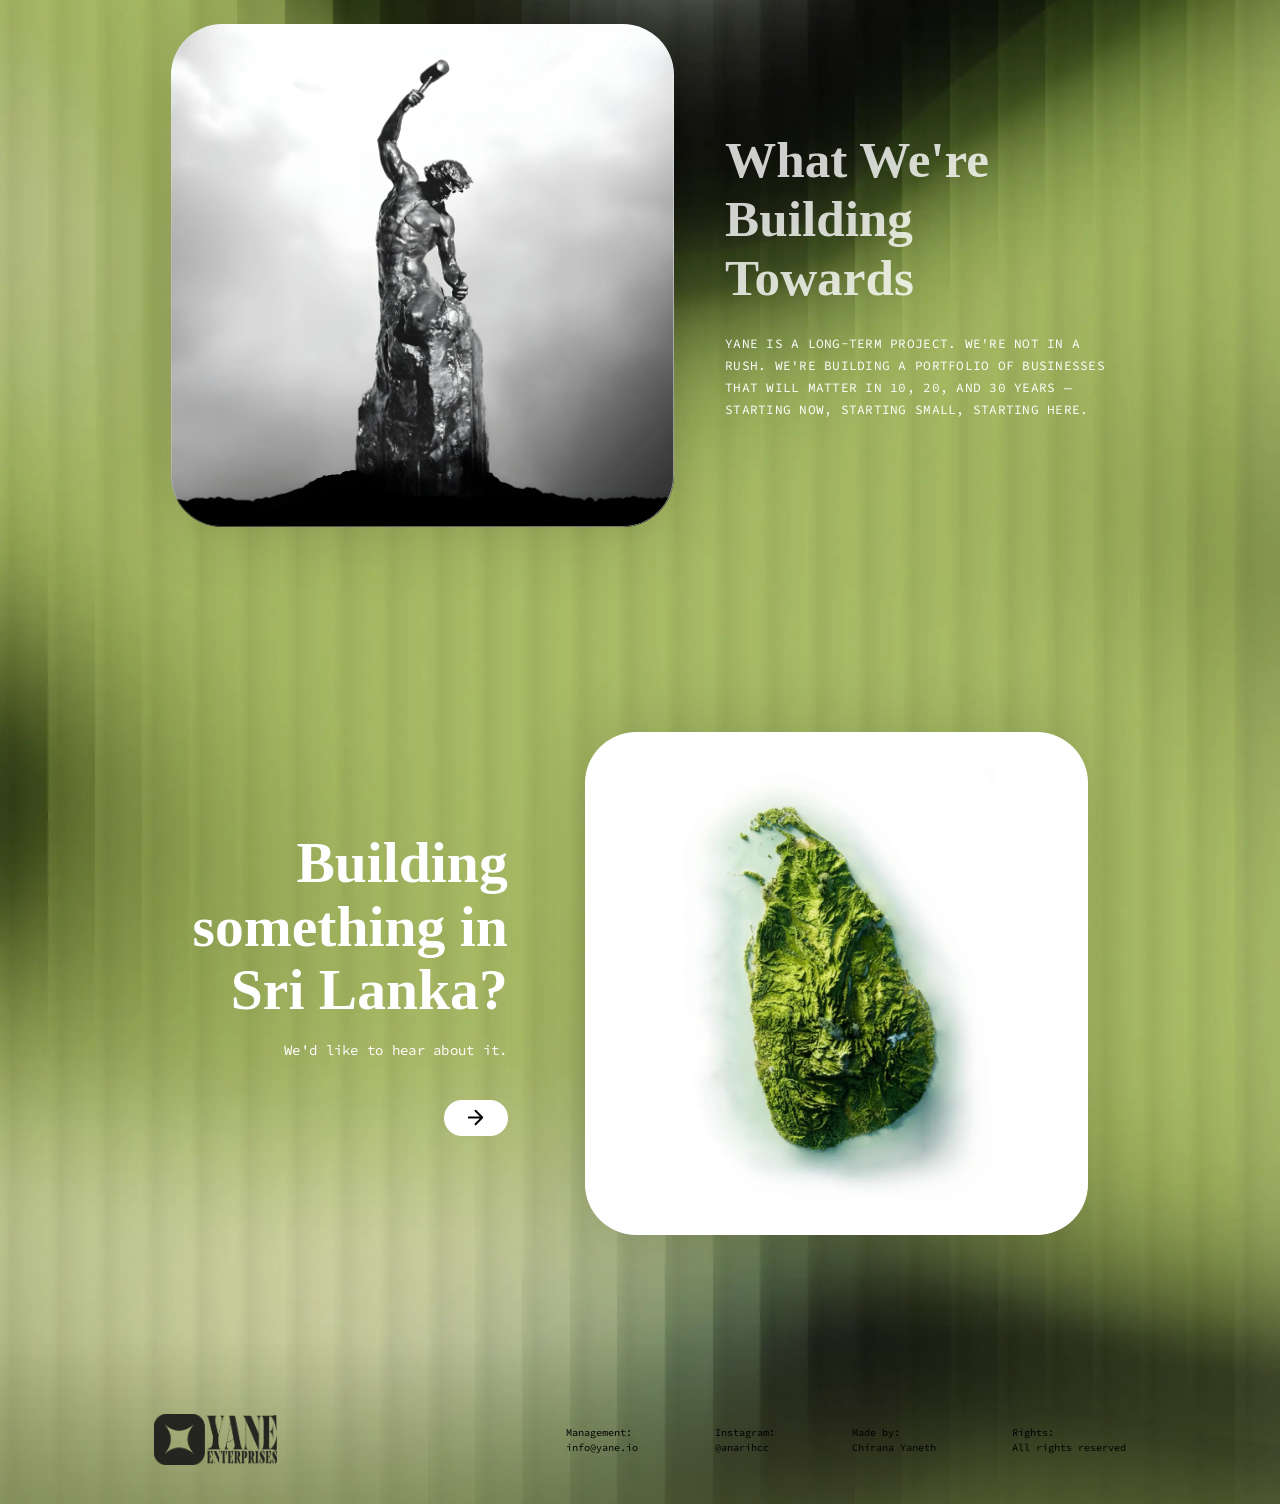
==== commit a6b91d84: "removed portfolio preview in home, chng font to arsenica in cards" ====
--- a/index.html
+++ b/index.html
@@ -13,11 +13,11 @@
     <link rel="stylesheet" href="styles/hero.css">
     <link rel="stylesheet" href="styles/how-it-works.css">
     <link rel="stylesheet" href="styles/vision.css">
-    <link rel="stylesheet" href="styles/portfolio.css">
+
     <link rel="stylesheet" href="styles/cta.css">
     <link rel="stylesheet" href="styles/footer.css">
-    <link rel="icon" type="image/png" href="assets/base-logo-2.png">
-    <link rel="apple-touch-icon" href="assets/base-log-2.png">
+    <link rel="icon" type="image/png" href="assets/base-logo.png">
+    <link rel="apple-touch-icon" href="assets/base-logo.png">
     <link rel="stylesheet" href="styles/loader.css">
 </head>
 
@@ -88,39 +88,7 @@
         </div>
     </section>
 
-    <section class="portfolio-section" id="portfolio">
-        <div class="portfolio-grid">
-            <div class="portfolio-header-block">
-                <h2 class="portfolio-title">PORTFOLIO<br>PREVIEW</h2>
-                <p class="portfolio-subtitle">Built by us. Backed by us.</p>
-            </div>
-            
-            <div class="portfolio-card">
-                <span class="port-number">01</span>
-                <h3 class="port-heading">Yane Informatics</h3>
-                <p class="port-text">CREATING RELIABLE SOFTWARE SOLUTIONS THAT DRIVE EFFICIENCY, INNOVATION, AND LONG-TERM BUSINESS GROWTH.</p>
-            </div>
 
-            <div class="portfolio-card">
-                <span class="port-number">02</span>
-                <h3 class="port-heading">Sith Sevana</h3>
-                <p class="port-text">MENTAL WELLNESS, MADE ACCESSIBLE. SITH SEVANA CONNECTS SRI LANKANS WITH THE SUPPORT THEY NEED. ANYWHERE. ANYTIME. FOR EVERYONE.</p>
-            </div>
-
-            <div class="portfolio-card">
-                <span class="port-number">03</span>
-                <h3 class="port-heading">Estate 006</h3>
-                <p class="port-text">A PREMIUM CEYLON TEA BRAND BUILT FROM THE GROUND UP. FROM SRI LANKAN SOIL TO THE GLOBAL CUP.</p>
-            </div>
-
-            <div class="portfolio-card">
-                <span class="port-number">04</span>
-                <h3 class="port-heading">Thambapanni</h3>
-                <p class="port-text">SRI LANKAN IDENTITY, WORN. THAMBAPANNI BRINGS THE ISLAND'S CULTURAL HERITAGE INTO CONTEMPORARY FASHION.</p>
-            
-            </div>
-        </div>
-    </section>
 
     <section class="cta-section" id="contact">
         <div class="cta-text-wrapper">
--- a/styles/how-it-works.css
+++ b/styles/how-it-works.css
@@ -11,7 +11,7 @@
     display: flex;
     flex-direction: column;
     align-items: flex-end;
-    width: calc(28vw * 3 + 3vw * 2); /* Matches total grid width: 3 cards + 2 gaps = 90vw */
+    width: calc(22vw * 3 + 3vw * 2); /* Matches total grid width: 3 cards + 2 gaps = 72vw */
 }
 
 .how-title {
@@ -31,7 +31,7 @@
 .how-subtitle {
     font-family: 'Arsenica Trial', serif;
     font-weight: 700;
-    font-size: 7vw;
+    font-size: 5.5vw;
     color: #ffffff;
     margin: -1vw 0 0 0;
     text-align: right;
@@ -60,11 +60,11 @@
 }
 
 .pillar-card {
-    width: 28vw;
-    height: 28vw;
+    width: 22vw;
+    height: 22vw;
     flex-shrink: 0;
-    border-radius: 4vw;
-    padding: 3vw;
+    border-radius: 3vw;
+    padding: 2.5vw;
     box-sizing: border-box;
     display: flex;
     flex-direction: column;
@@ -125,7 +125,7 @@
 /* Card number */
 .pillar-number {
     font-family: 'Archivo Black', sans-serif;
-    font-size: 3.5vw;
+    font-size: 2.8vw;
     color: transparent;
     -webkit-text-stroke: 0.08vw #ffffff;
     line-height: 1;
@@ -134,8 +134,8 @@
 
 /* Card heading */
 .pillar-heading {
-    font-family: 'Abril Fatface', serif;
-    font-size: 3.5vw;
+    font-family: 'Arsenica Trial', serif;
+    font-size: 2.7vw;
     color: #ffffff;
     margin: 0 0 1.2vw 0;
     line-height: 1;
@@ -145,7 +145,7 @@
 /* Card body text */
 .pillar-text {
     font-family: 'Source Code Pro', monospace;
-    font-size: clamp(9px, 1.1vw, 18px); /* Holds at 11px minimum as cards shrink */
+    font-size: clamp(8px, 0.9vw, 15px); /* Scaled down to fit smaller cards */
     color: #ffffff;
     line-height: 1.6;
     margin: 0;
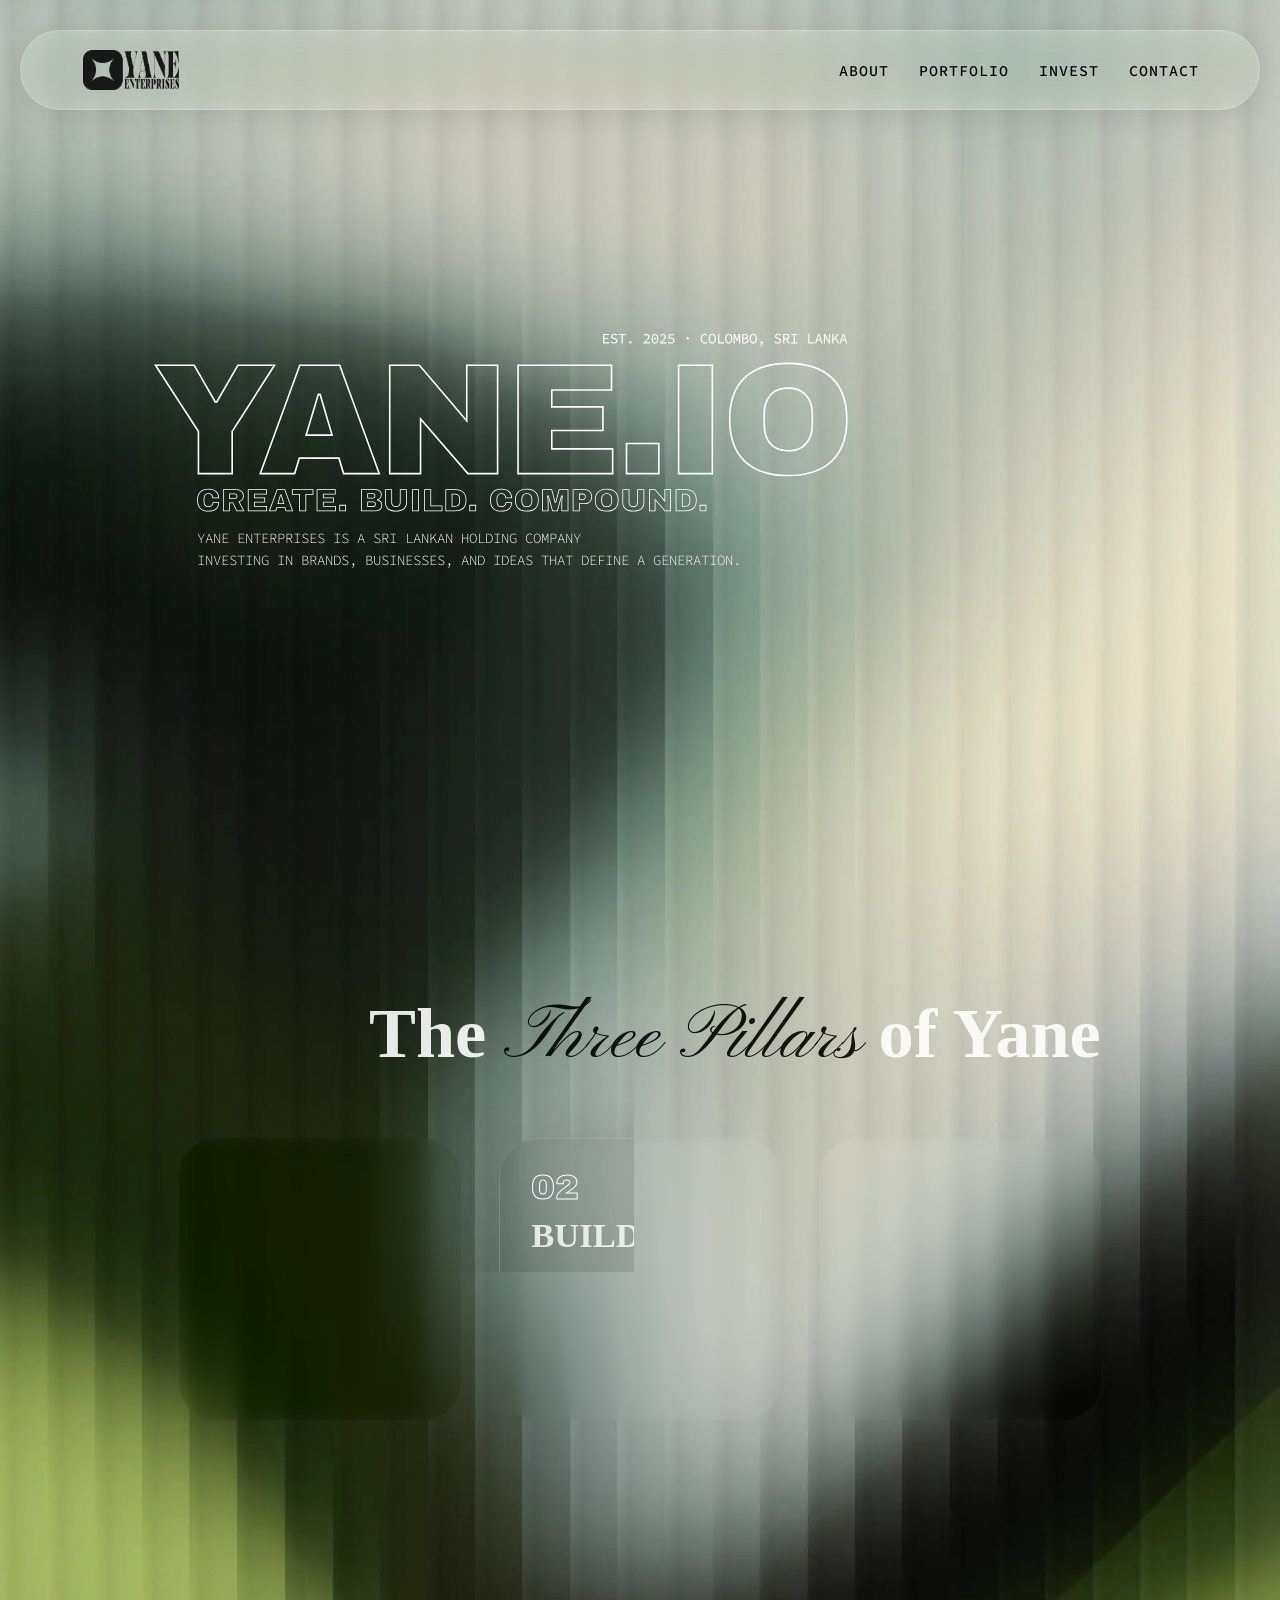
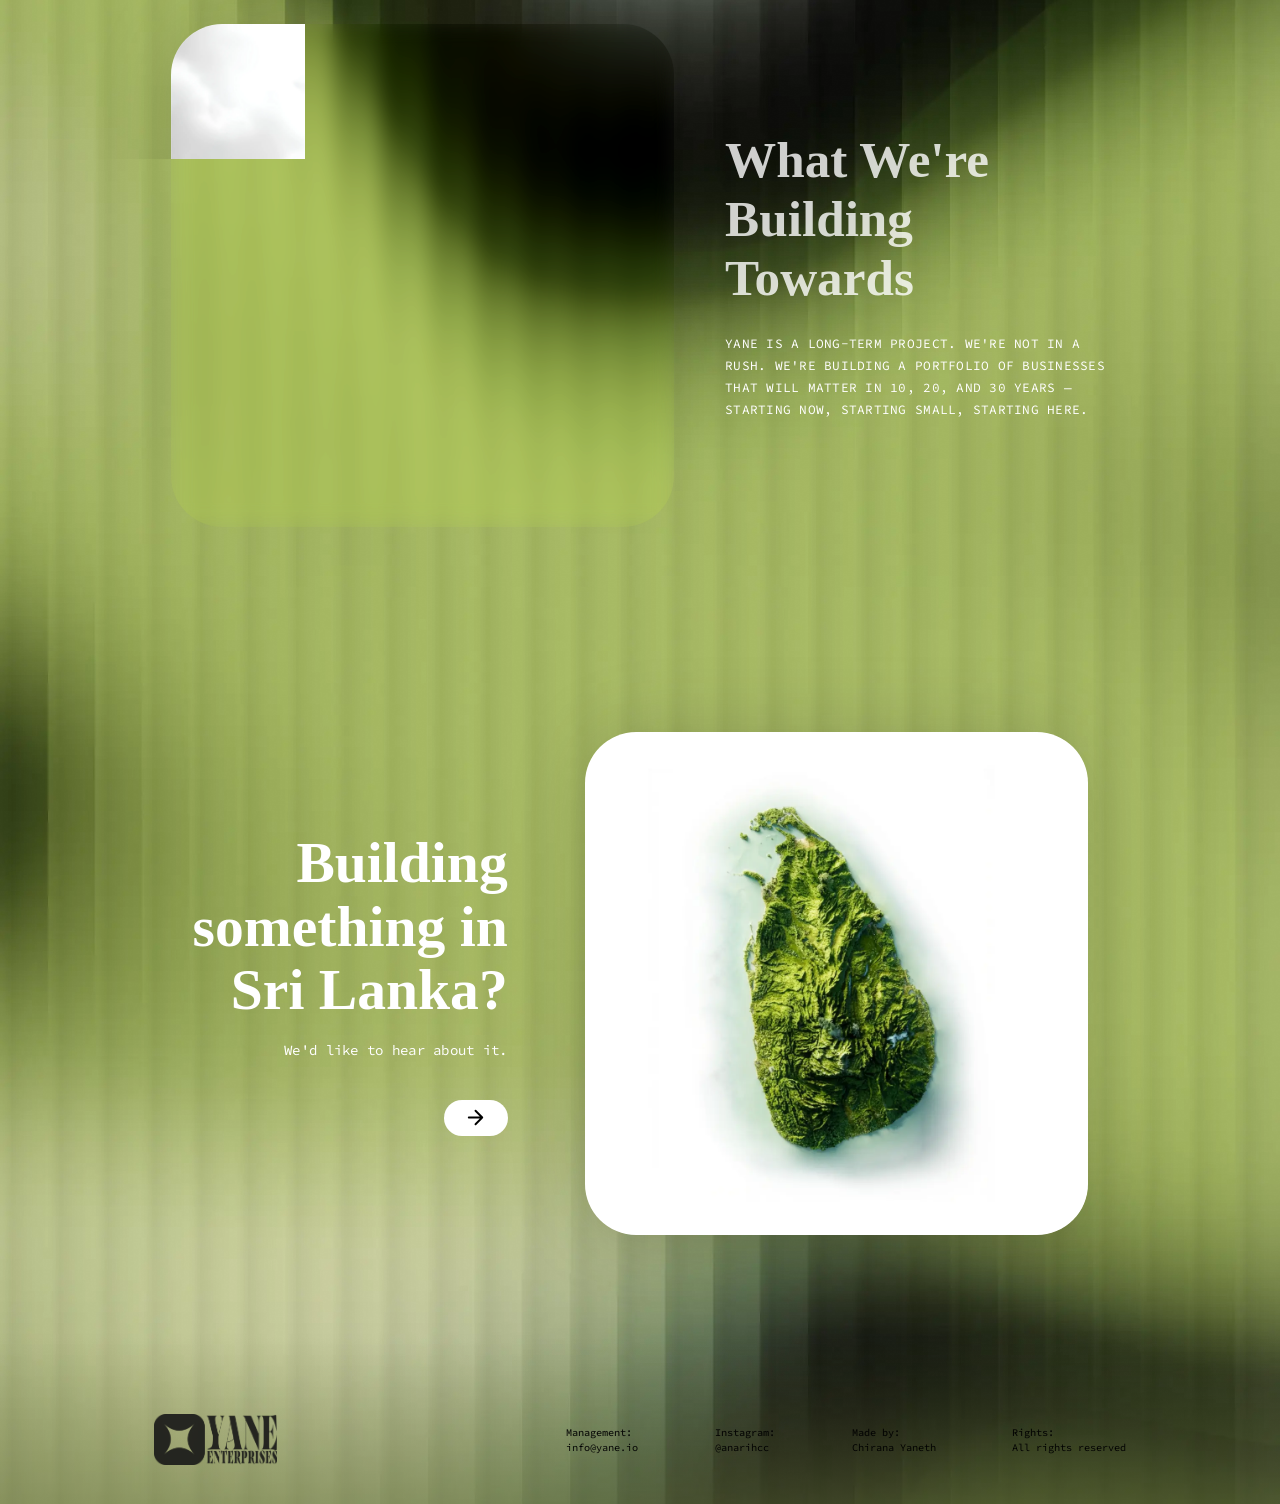
==== commit baf41617: "seo stuff" ====
--- a/index.html
+++ b/index.html
@@ -1,7 +1,40 @@
 <!DOCTYPE html>
 <html>
 <head>
-    <title>Yane.io</title>
+    <title>Yane Enterprises</title>
+
+    <meta name="description" content="
+    Yane Enterprises by Chirana Yaneth. Yane Enterprises is a Sri Lankan holding company
+    investing in brands, businesses, and ideas that define a generation.
+    ">
+
+    <script type="application/ld+json">
+            {
+        "@context": "https://schema.org",
+        "@type": "Organization",
+        "name": "Yane Enterprises",
+        "url": "https://yane.io",
+        "logo": "https://www.yane.io/assets/Hrz.png",
+        "founder": {
+            "@type": "Person",
+            "name": "Chirana Yaneth"
+        },
+        "alternateName": [
+            "Yane",
+            "Yane Informatics",
+            "Sithsevana",
+            "Chirana",
+            "Chirana Yaneth"
+        ],
+        "sameAs": [
+            "https://instagram.com/anarihcc",
+            "https://instagram.com/_chir____",
+            "https://instagram.com/y4ne.co",
+            "https://github.com/anarihc"
+        ]
+        }
+</script>
+
     <meta name="viewport" content="width=device-width, initial-scale=1, viewport-fit=cover">
     <meta name="theme-color" content="#1a1c13">
     <link rel="preconnect" href="https://fonts.googleapis.com">
@@ -104,6 +137,11 @@
             <img src="assets/srilanka_2.webp" class="cta-image" alt="Sri Lanka satellite view">
         </div>
     </section>
+
+    <div style="display:none;">
+        Chirana Yaneth is the founder of Yane Enterprises, also known as Yane, Yane Informatics, and Sithsevana. 
+        Yane Enterprises focuses on creating, building, and compounding digital and physical businesses.
+    </div>
 
     <footer class="footer">
         <img src="assets/Hrz.png" class="footer-logo" alt="Yane Logo">
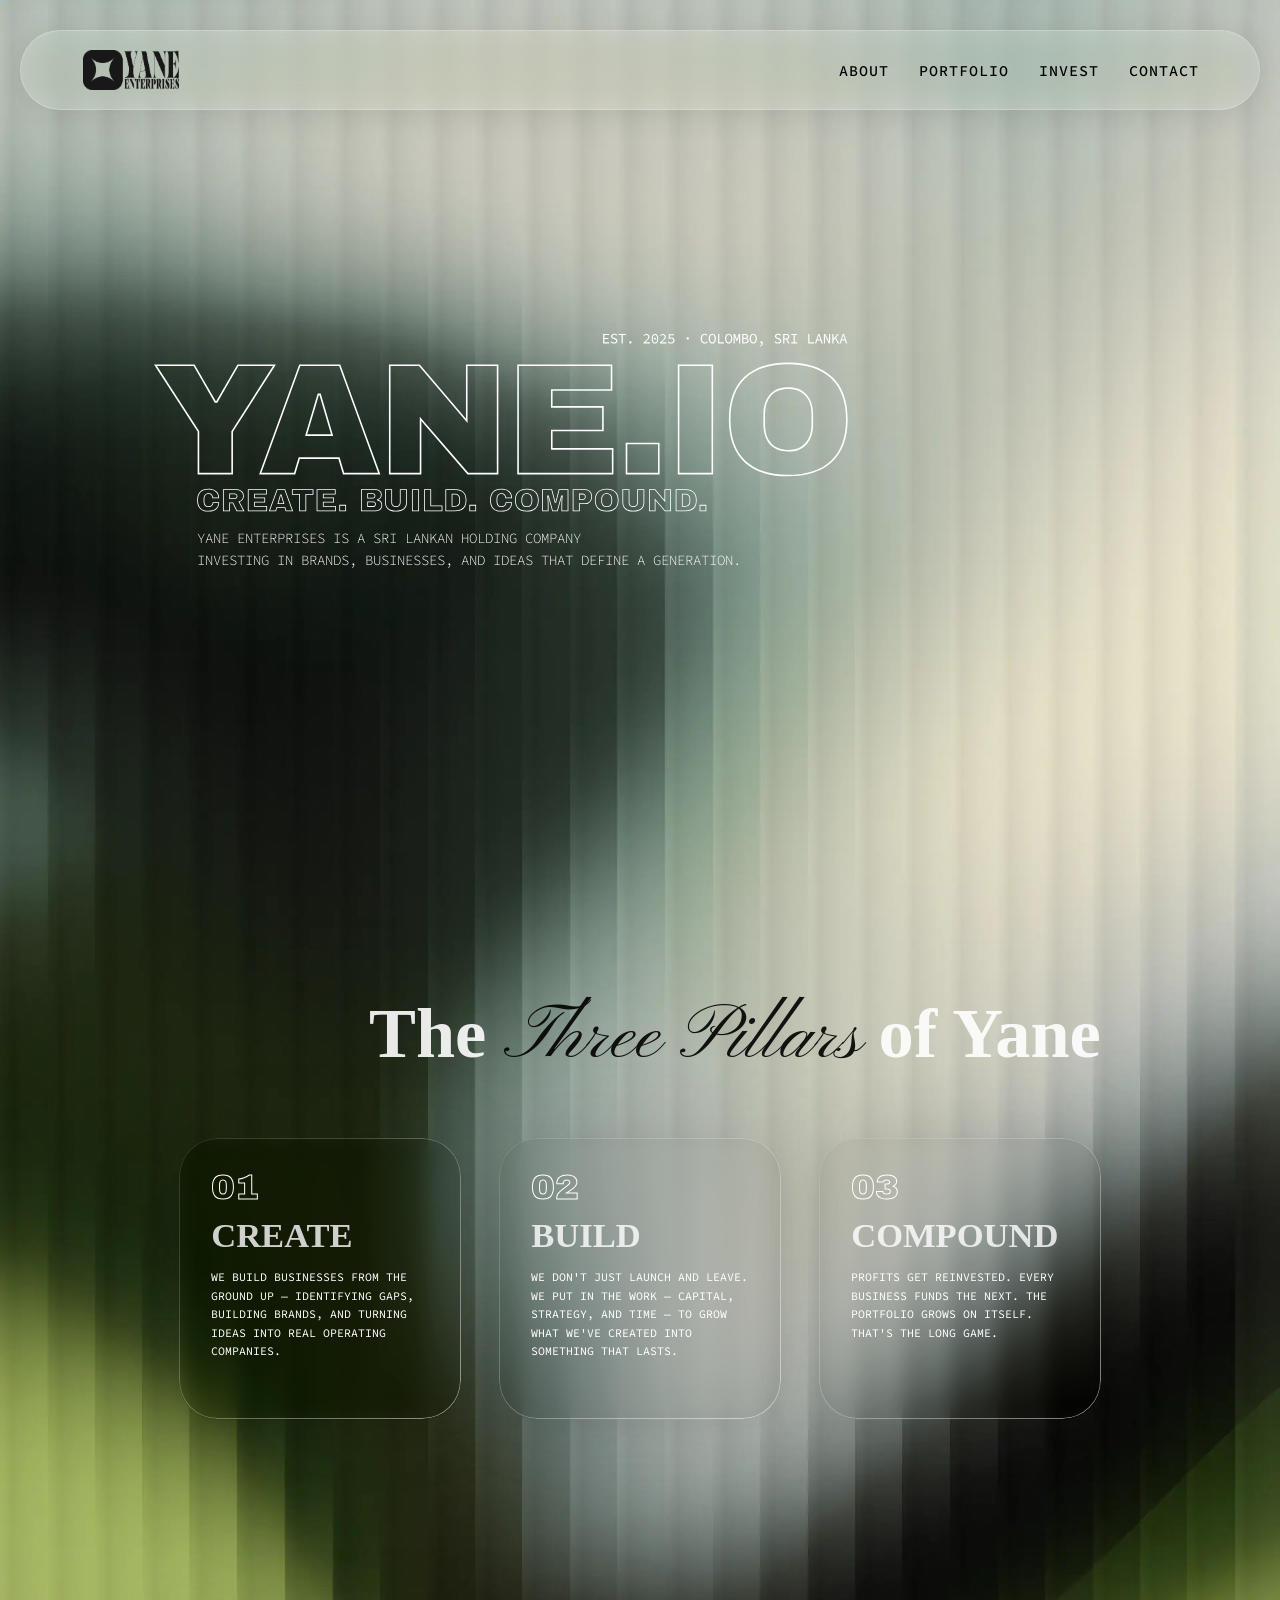
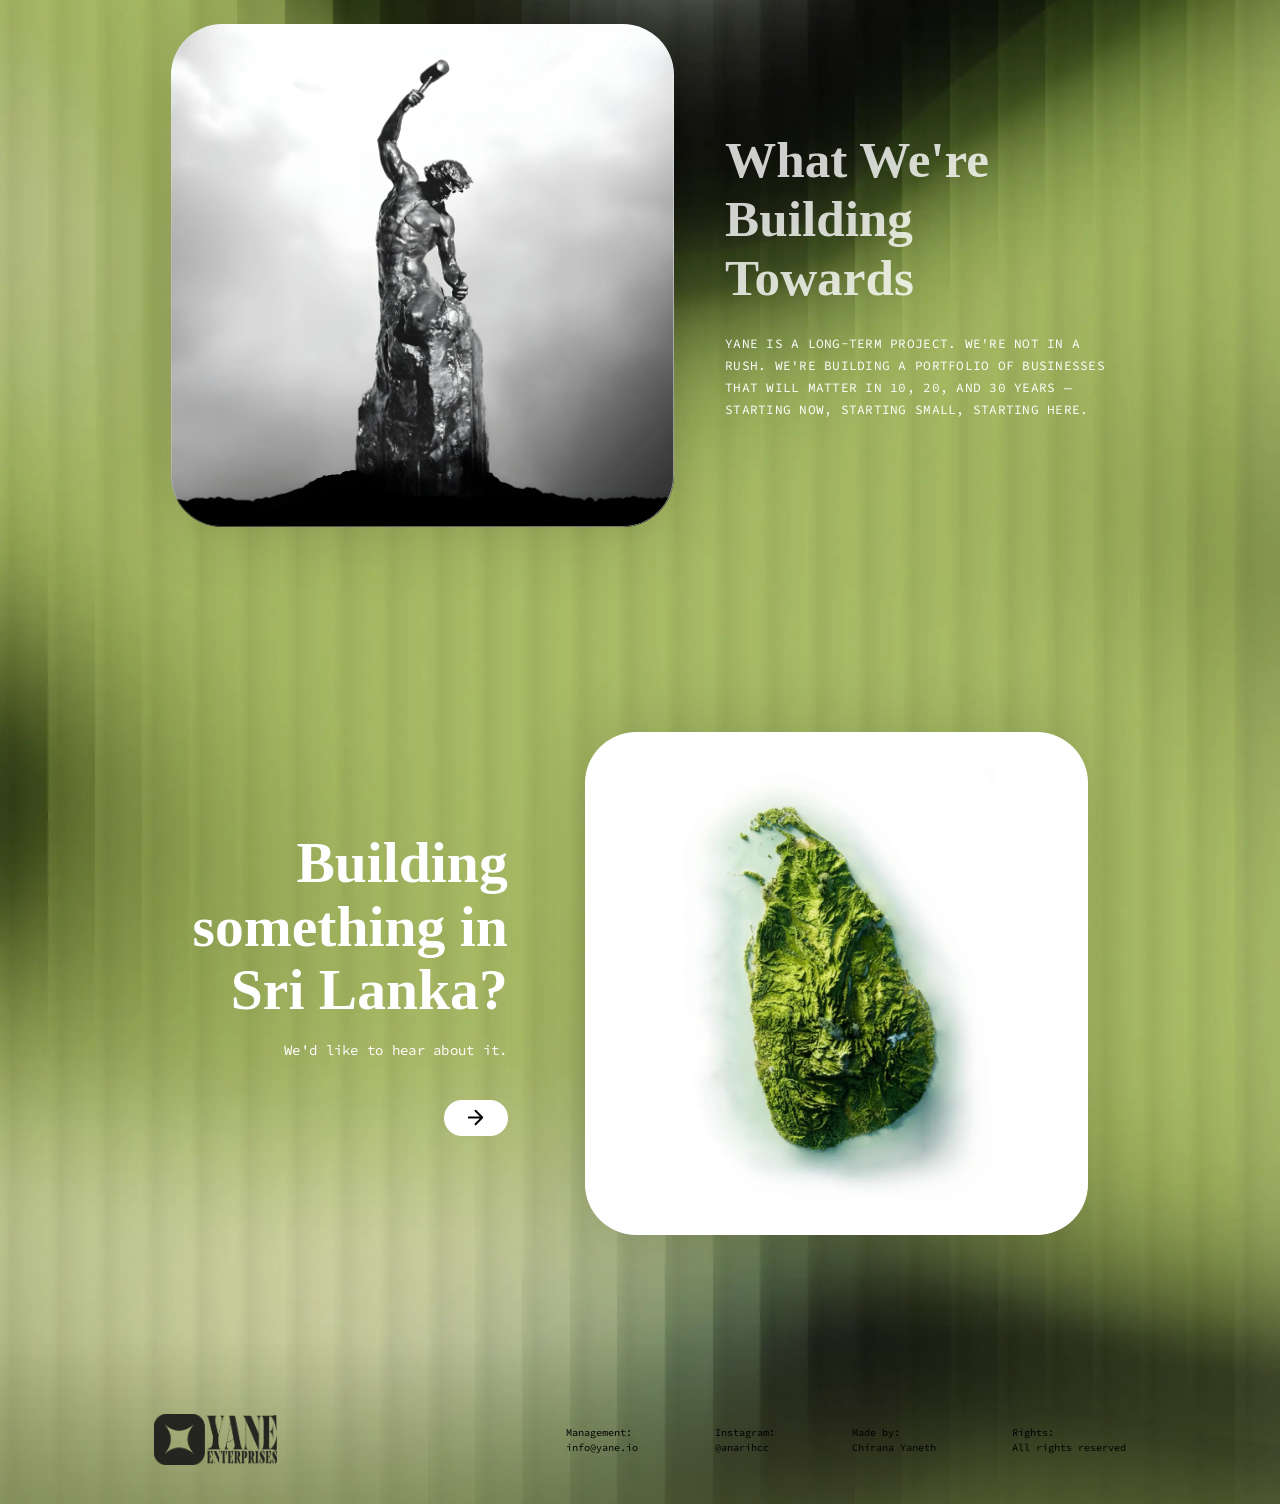
==== commit 964d3488: "connect with us links" ====
--- a/index.html
+++ b/index.html
@@ -70,7 +70,7 @@
             <a href="/about" style="color: inherit; text-decoration: none;">ABOUT</a>
             <a href="/portfolio" style="color: inherit; text-decoration: none;">PORTFOLIO</a>
             <a href="#invest" style="color: inherit; text-decoration: none;">INVEST</a>
-            <a href="#contact" style="color: inherit; text-decoration: none;">CONTACT</a>
+            <a href="/contact" style="color: inherit; text-decoration: none;">CONTACT</a>
         </nav>
     </header>
 
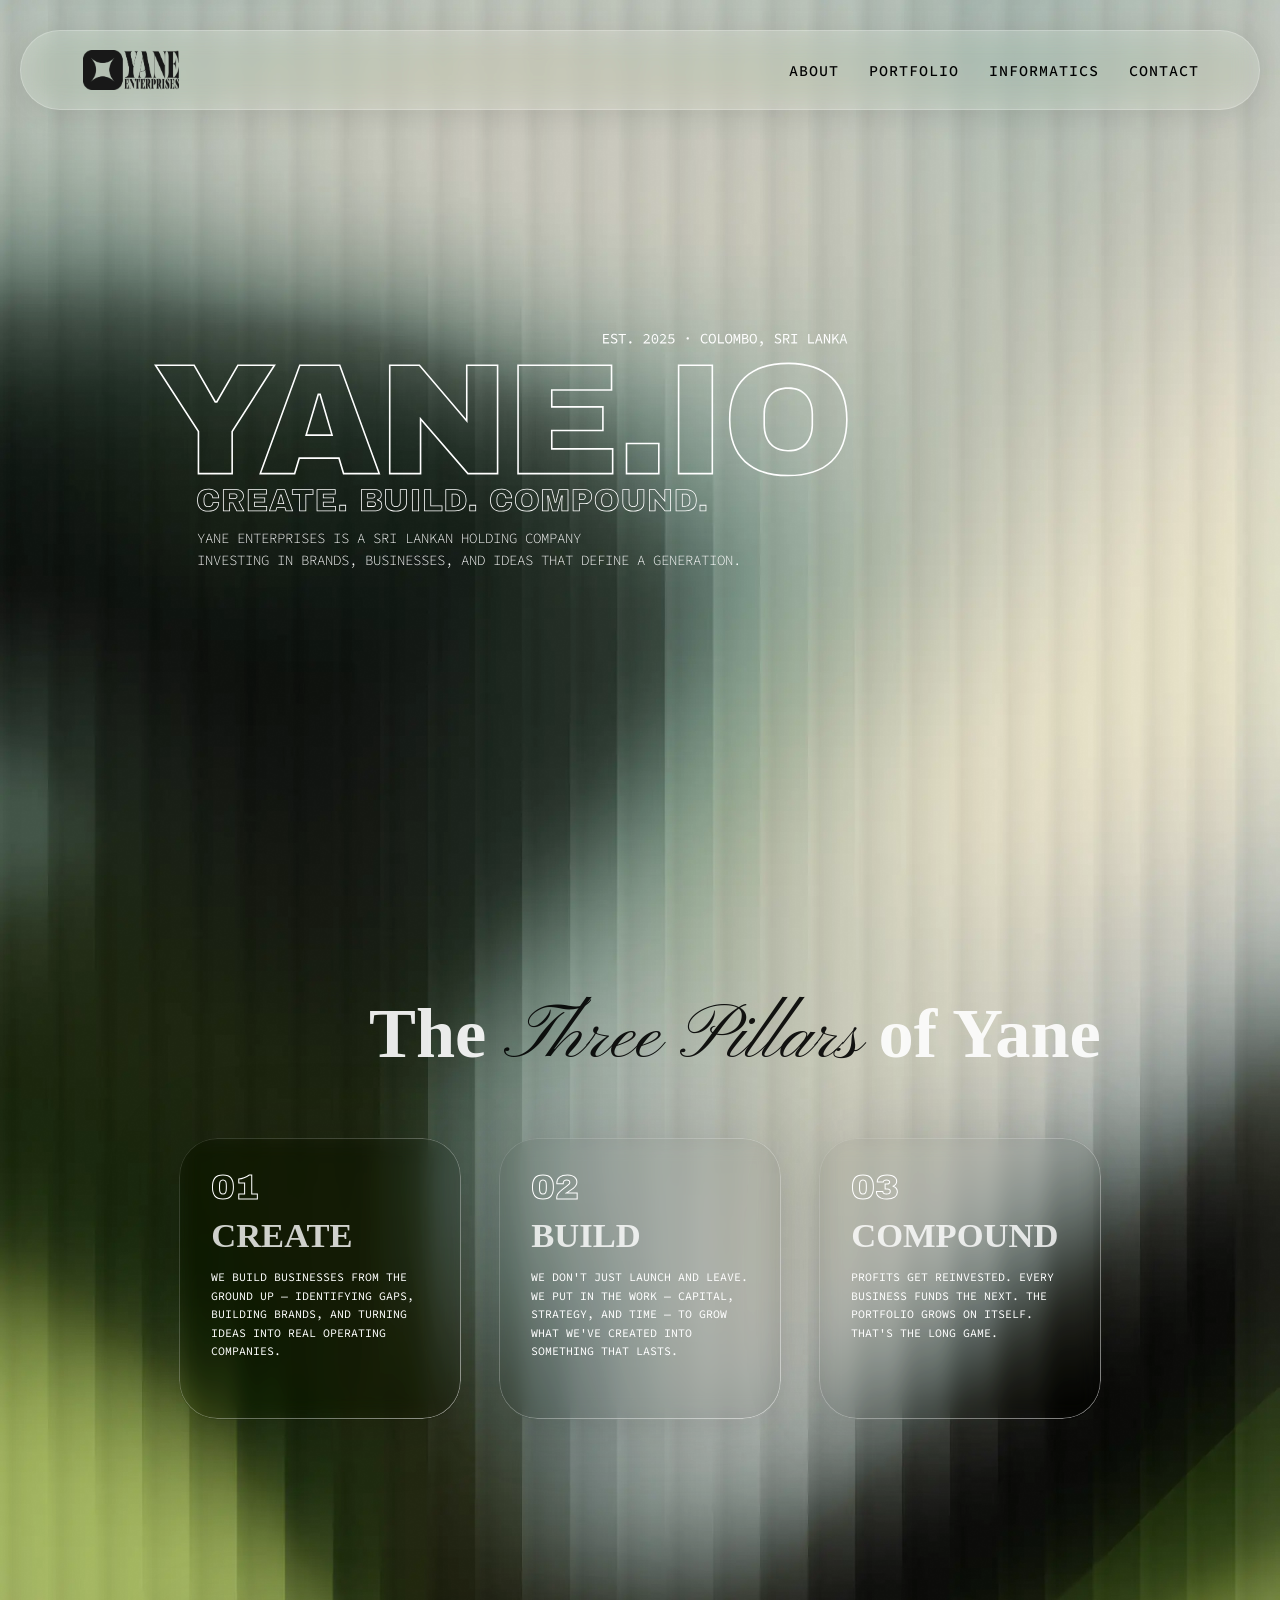
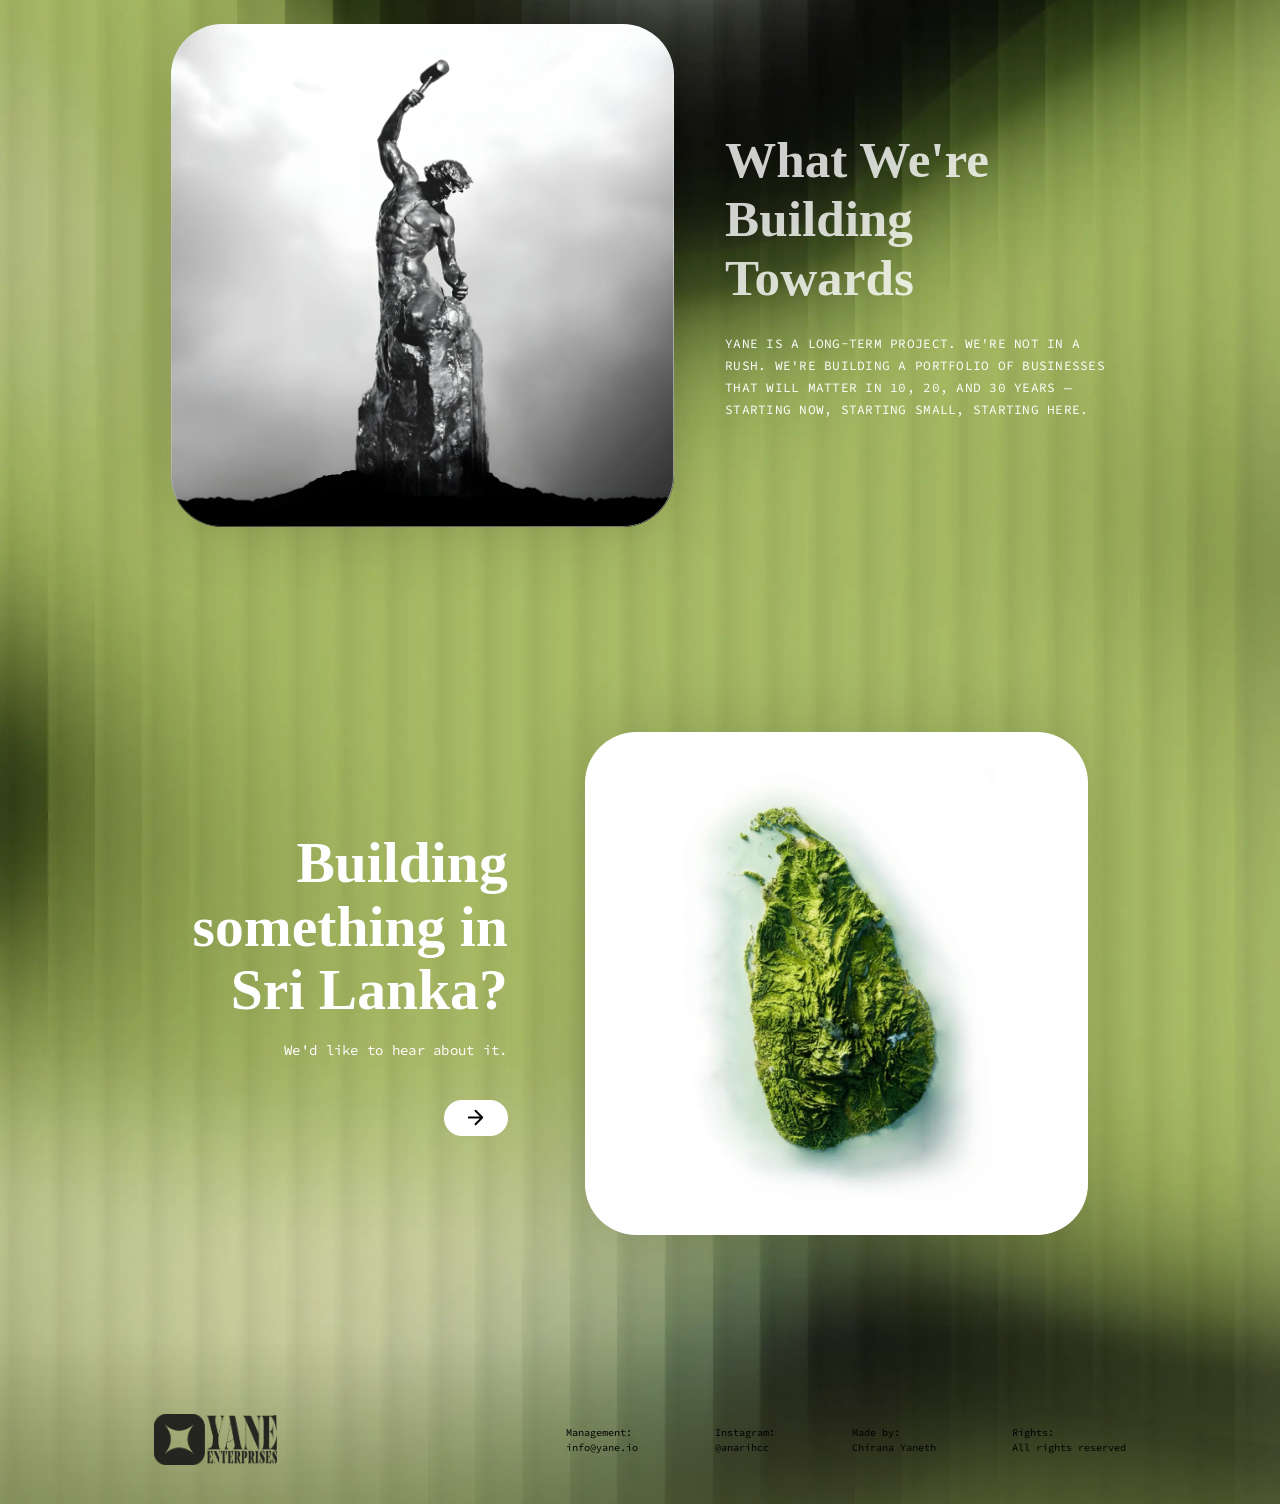
==== commit 0c3bfad9: "informatics link 3" ====
--- a/index.html
+++ b/index.html
@@ -69,7 +69,7 @@
         <nav class="nav">
             <a href="/about" style="color: inherit; text-decoration: none;">ABOUT</a>
             <a href="/portfolio" style="color: inherit; text-decoration: none;">PORTFOLIO</a>
-            <a href="#invest" style="color: inherit; text-decoration: none;">INVEST</a>
+            <a href="https://informatics.yane.io/" style="color: inherit; text-decoration: none;">INFORMATICS</a>
             <a href="/contact" style="color: inherit; text-decoration: none;">CONTACT</a>
         </nav>
     </header>
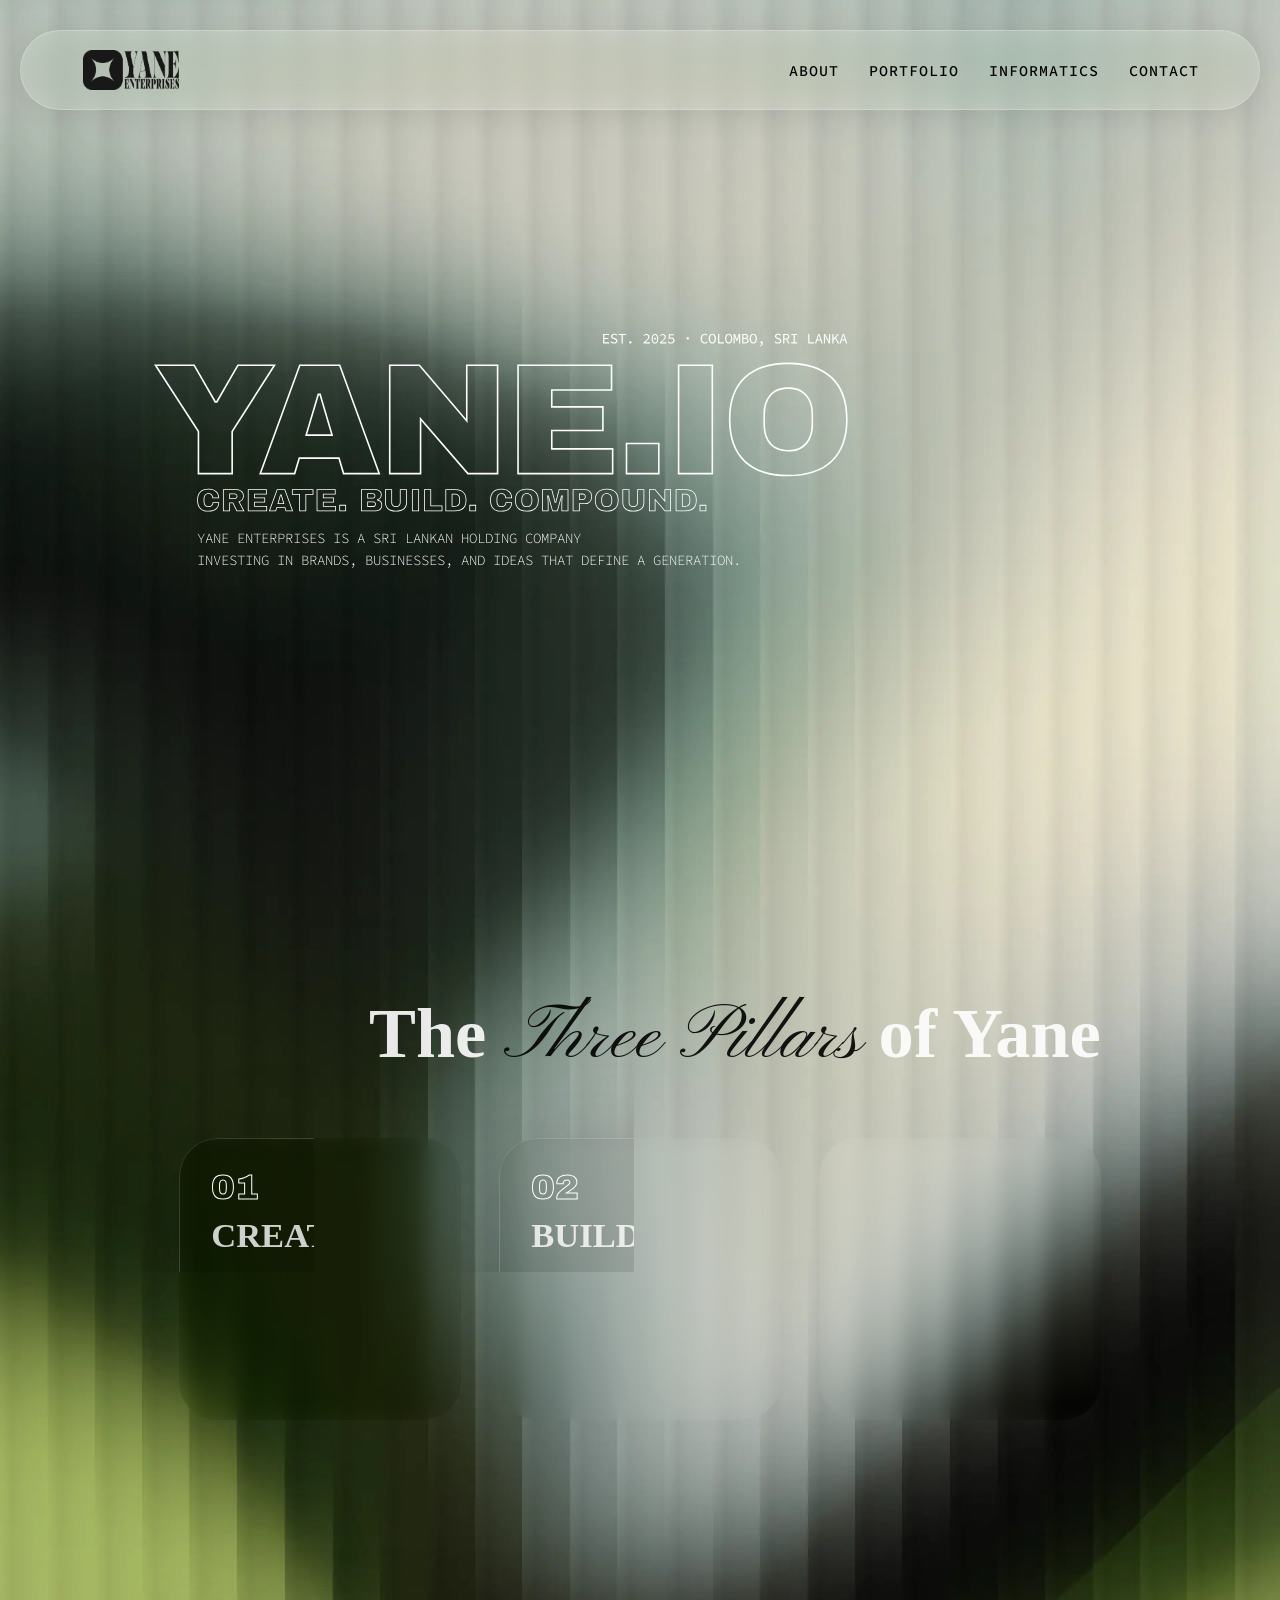
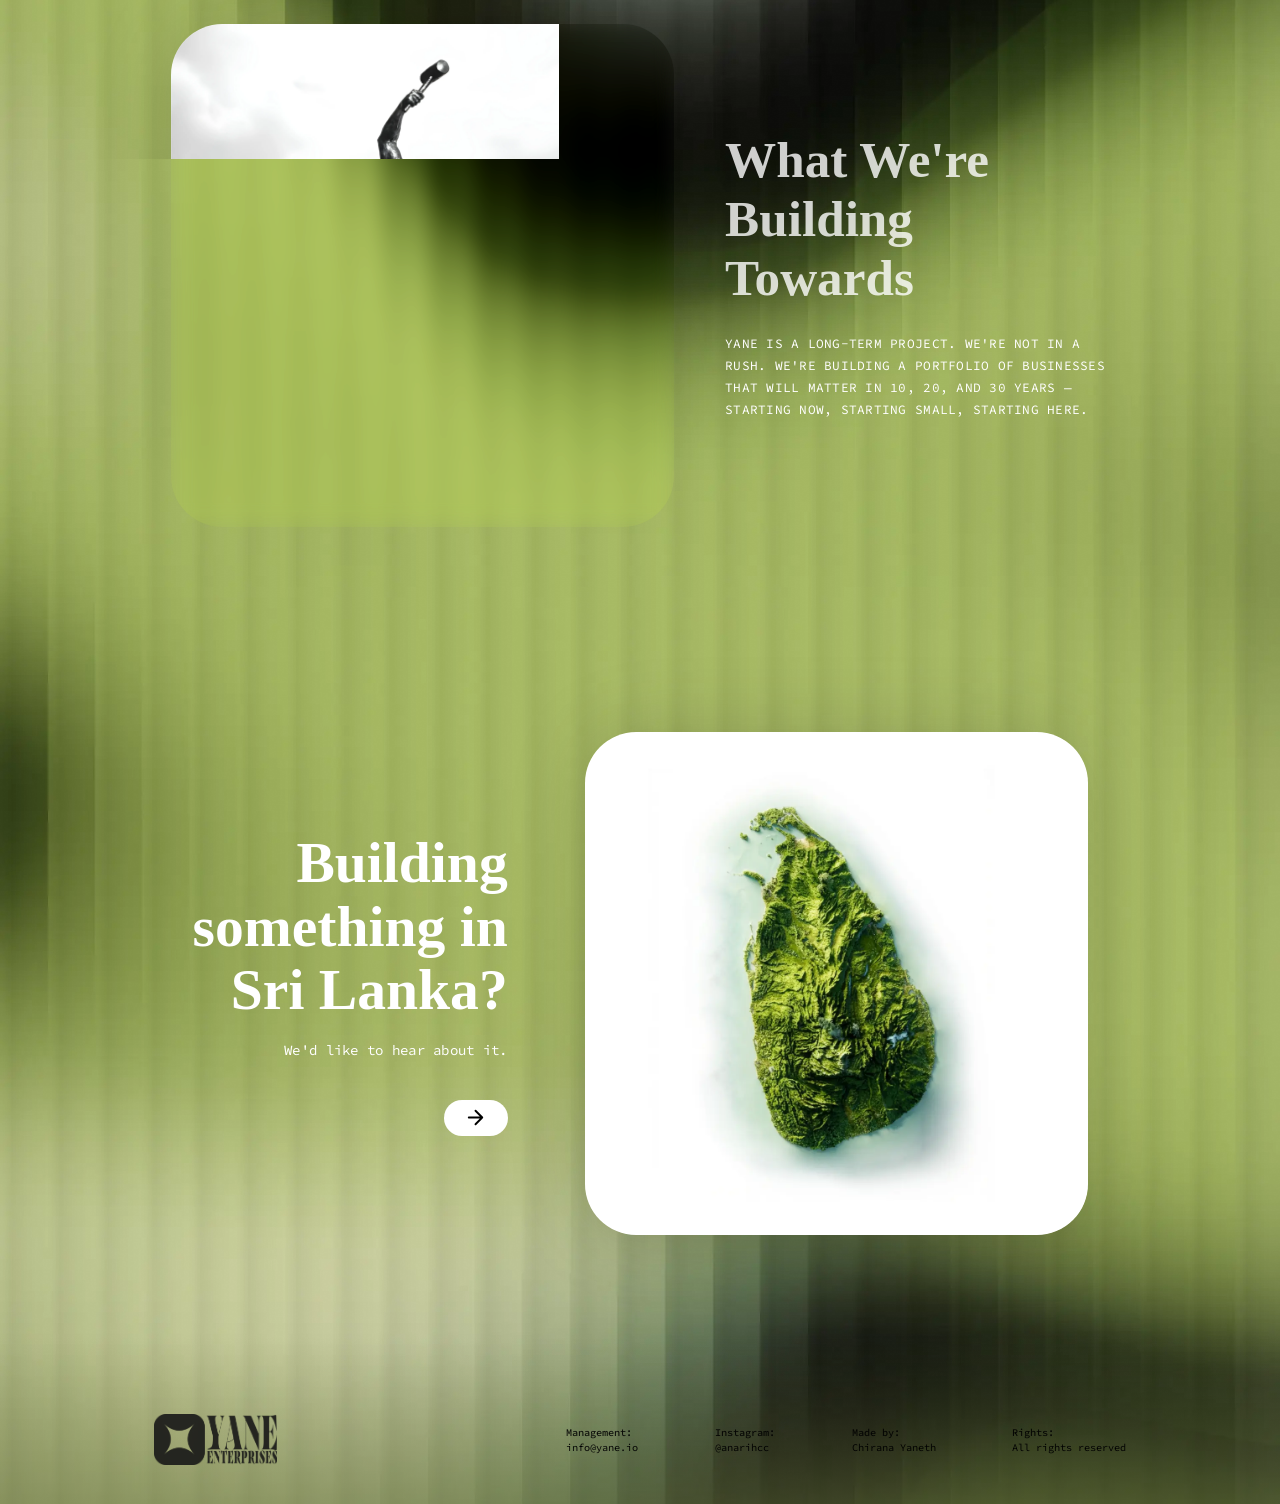
==== commit f41e5bfd: "favicon" ====
--- a/index.html
+++ b/index.html
@@ -49,8 +49,8 @@
 
     <link rel="stylesheet" href="styles/cta.css">
     <link rel="stylesheet" href="styles/footer.css">
-    <link rel="icon" type="image/png" href="assets/base-logo.png">
-    <link rel="apple-touch-icon" href="assets/base-logo.png">
+    <link rel="icon" type="image/png" href="assets/base-logo-white.webp">
+    <link rel="apple-touch-icon" href="assets/base-logo-white.webp">
     <link rel="stylesheet" href="styles/loader.css">
 </head>
 
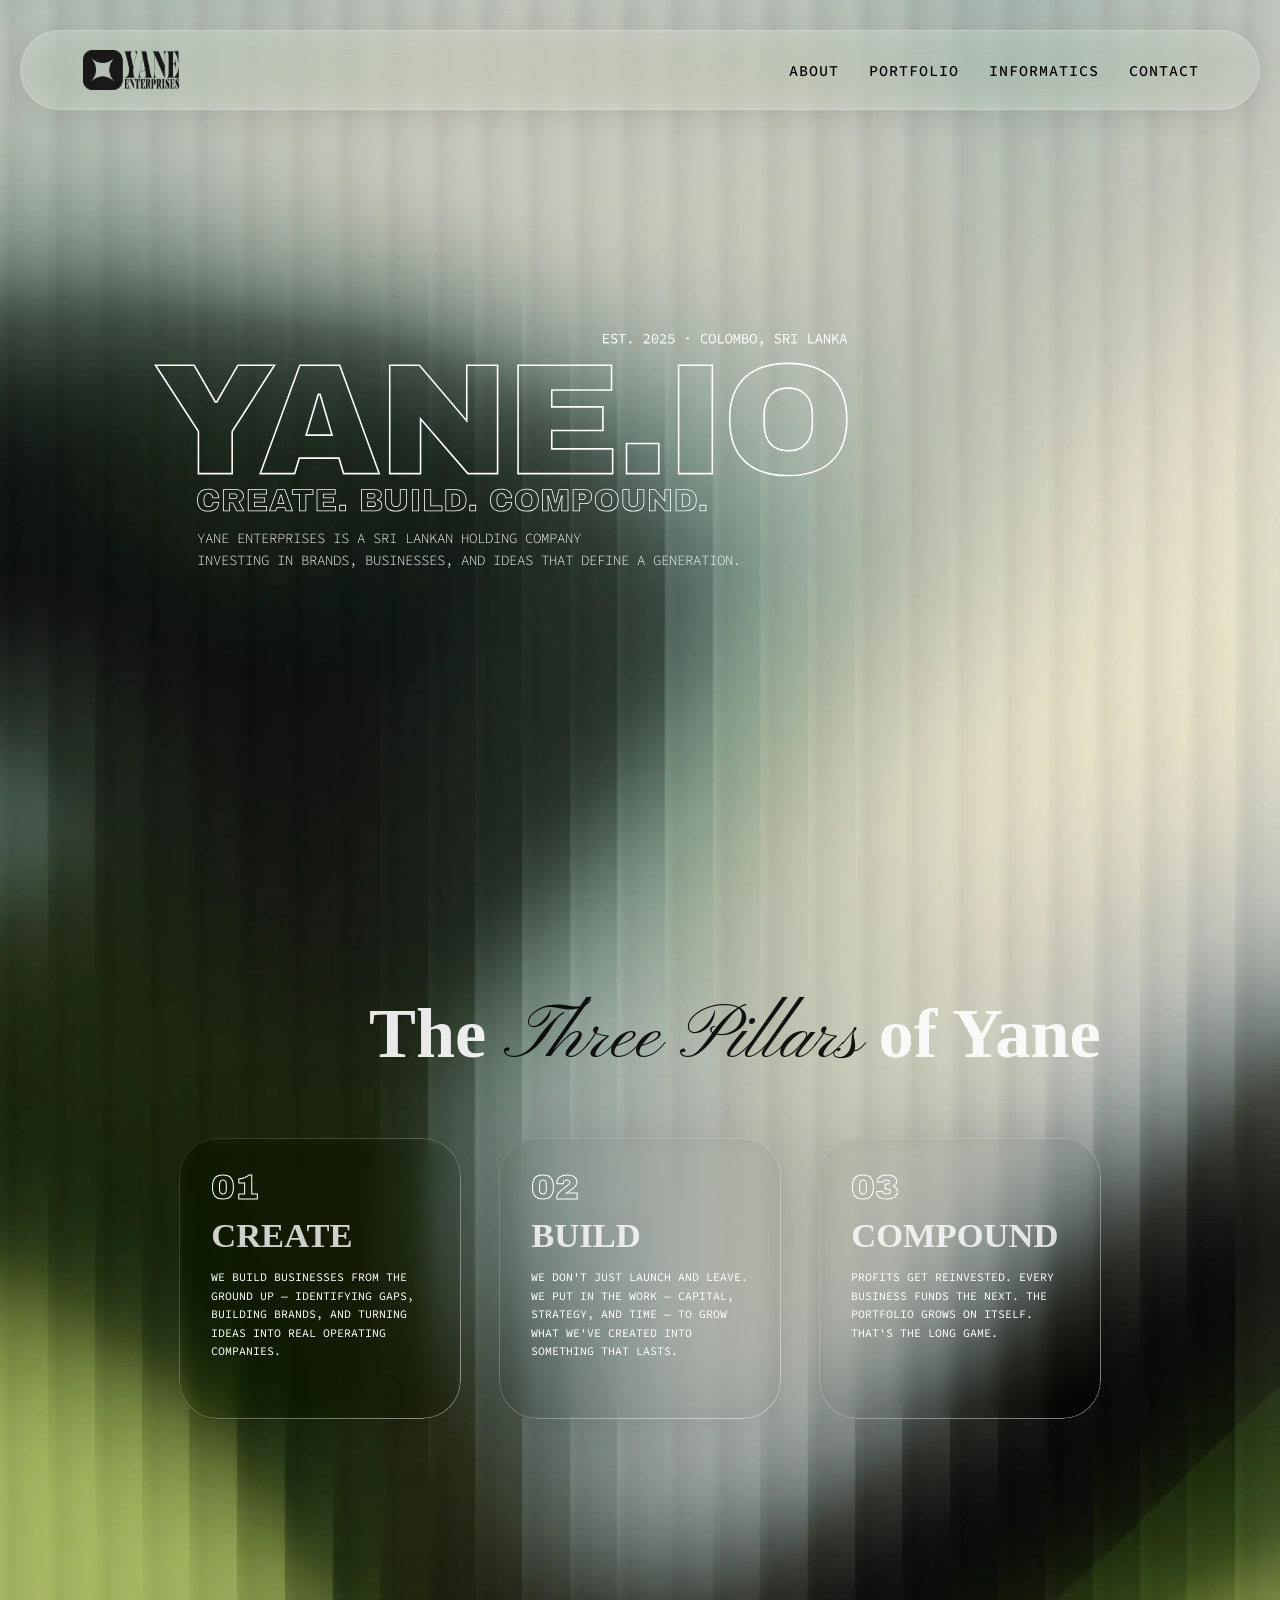
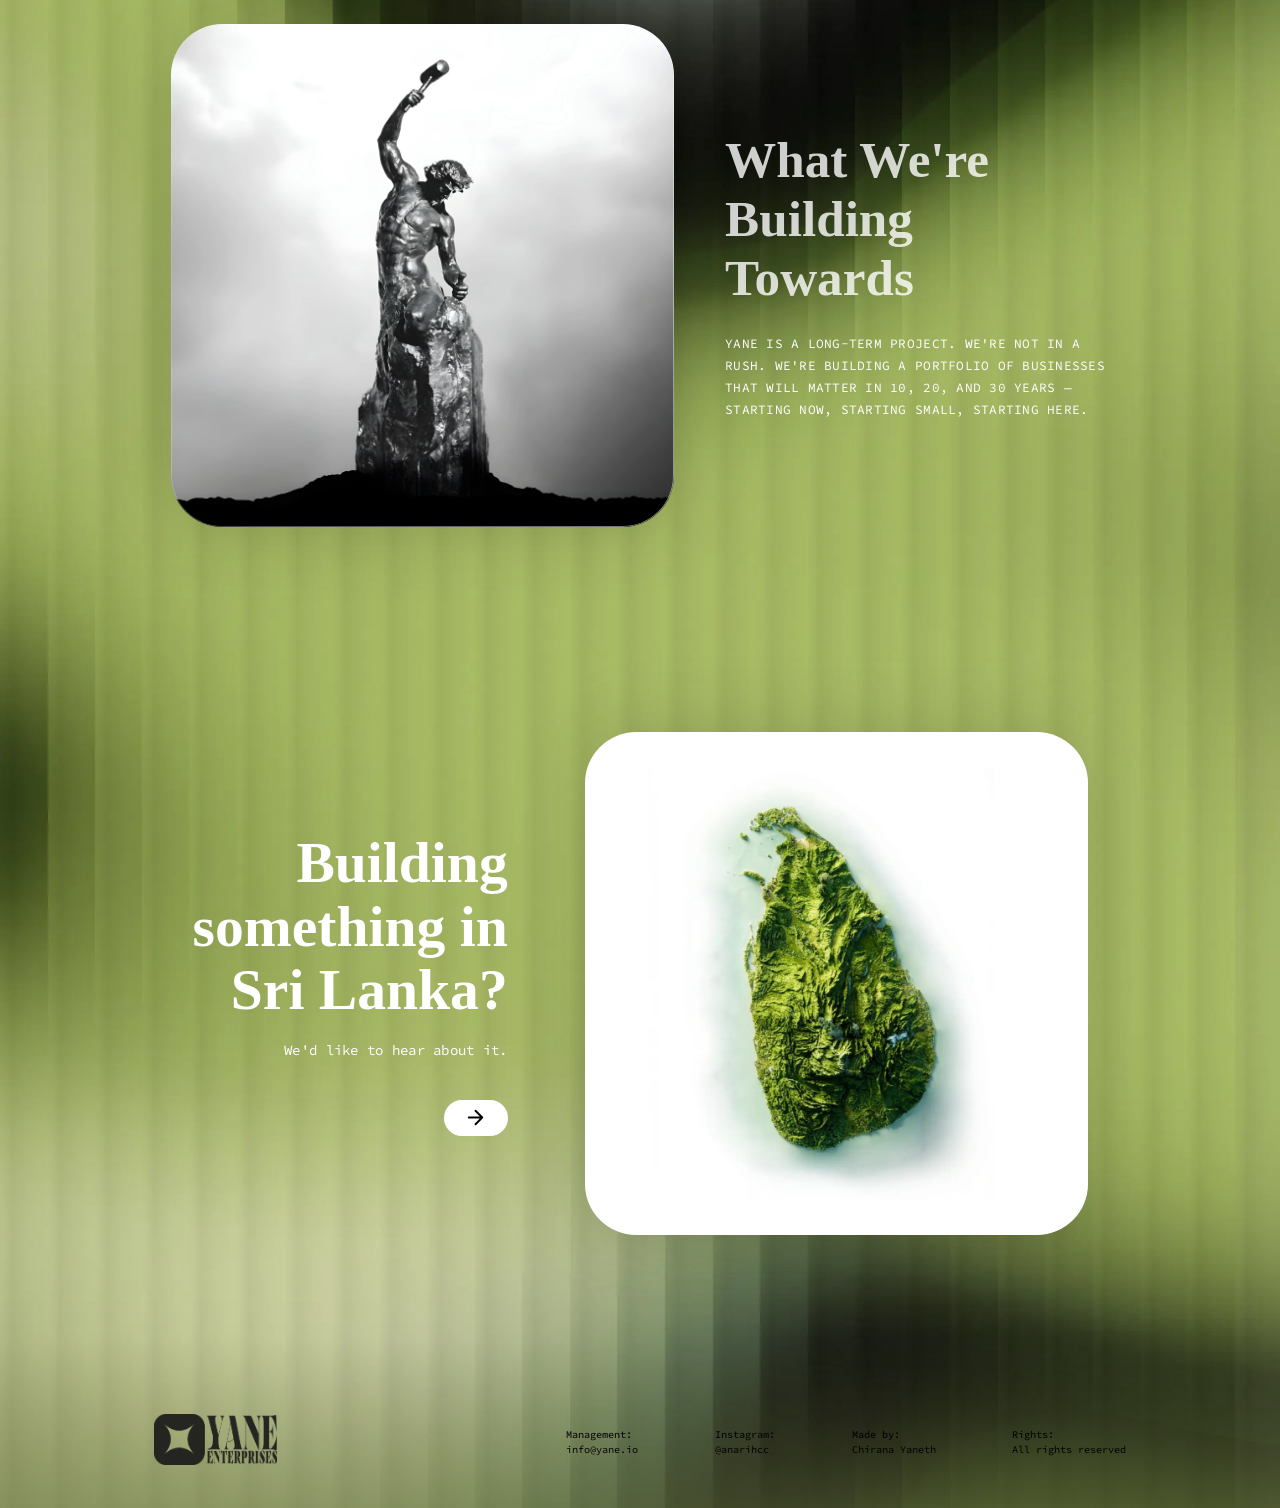
==== commit 69c62aaa: "footer logo linked to home" ====
--- a/index.html
+++ b/index.html
@@ -144,7 +144,7 @@
     </div>
 
     <footer class="footer">
-        <img src="assets/Hrz.png" class="footer-logo" alt="Yane Logo">
+        <a href="/"><img src="assets/Hrz.png" class="footer-logo" alt="Yane Logo"></a>
         
         <div class="footer-info-grid">
             <div class="footer-column">
